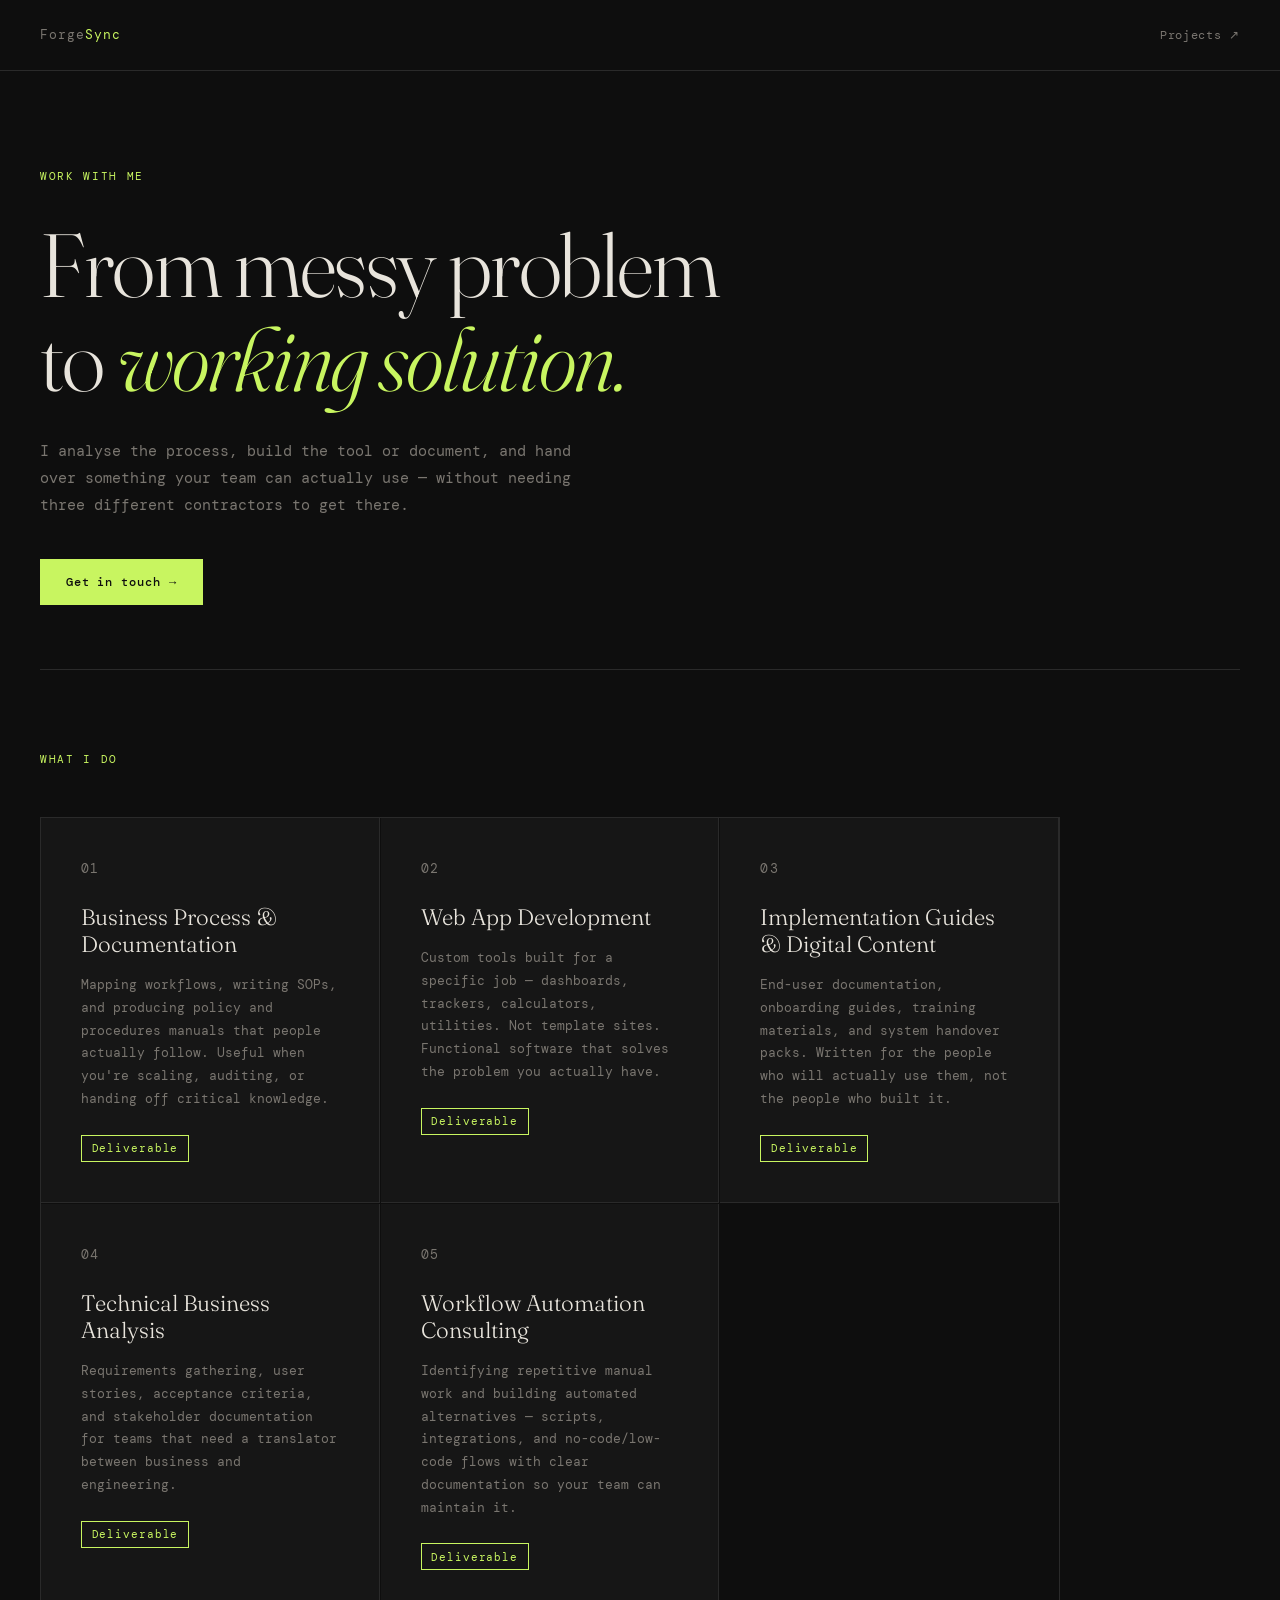
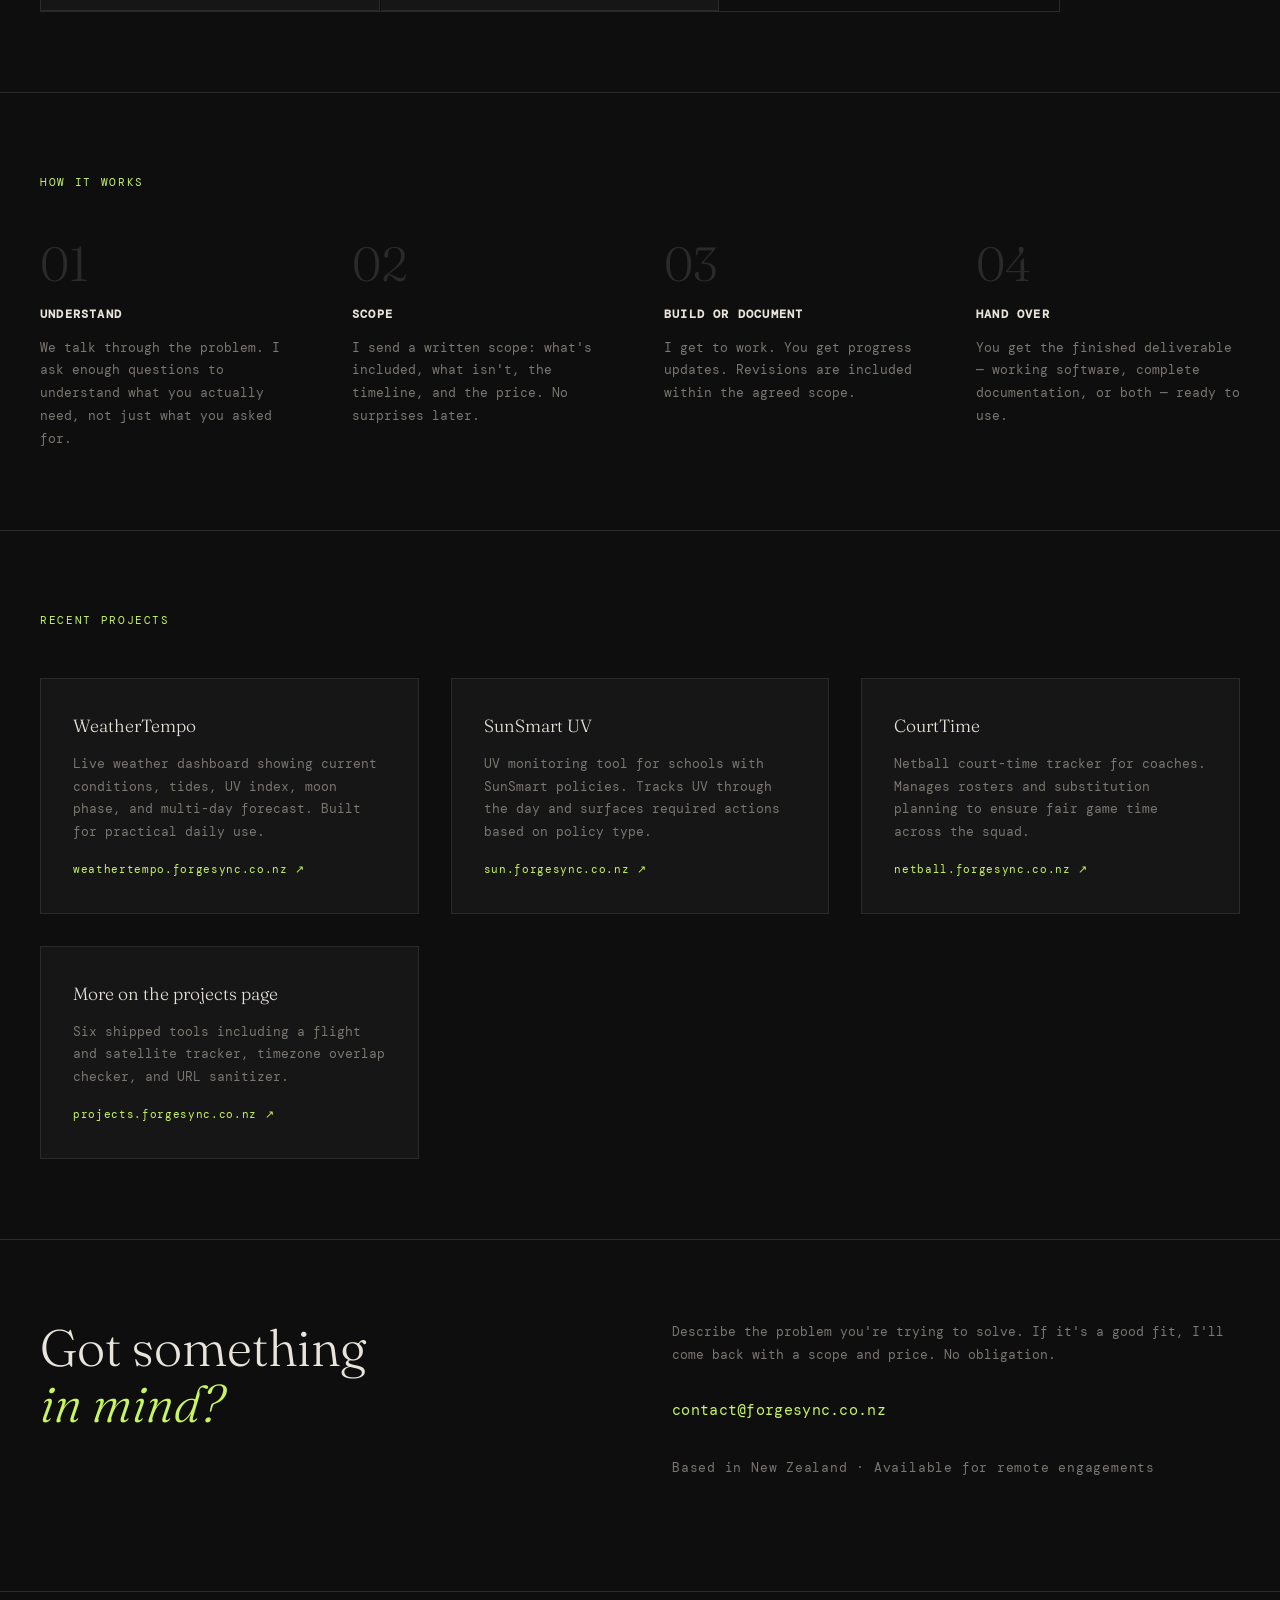
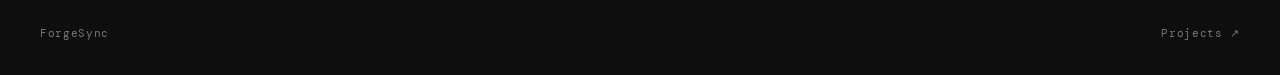
==== work-with-me.html @ 0aa15269 "work with me" ====
<!DOCTYPE html>
<html lang="en">
<head>
  <meta charset="UTF-8" />
  <meta name="viewport" content="width=device-width, initial-scale=1.0" />
  <title>Work With Me — ForgeSync</title>
  <link rel="preconnect" href="https://fonts.googleapis.com" />
  <link rel="preconnect" href="https://fonts.gstatic.com" crossorigin />
  <link href="https://fonts.googleapis.com/css2?family=DM+Mono:ital,wght@0,300;0,400;0,500;1,400&family=Fraunces:ital,opsz,wght@0,9..144,300;0,9..144,700;1,9..144,300&display=swap" rel="stylesheet" />
  <style>
    *, *::before, *::after { box-sizing: border-box; margin: 0; padding: 0; }

    :root {
      --bg:         #0e0e0e;
      --surface:    #161616;
      --border:     #2a2a2a;
      --text:       #e8e4dc;
      --muted:      #7a7670;
      --accent:     #c8f560;
      --accent-dim: #9bba3f;
      --mono:       'DM Mono', monospace;
      --serif:      'Fraunces', serif;
    }

    html { scroll-behavior: smooth; }

    body {
      background: var(--bg);
      color: var(--text);
      font-family: var(--mono);
      font-size: 14px;
      line-height: 1.7;
      min-height: 100vh;
    }

    /* NAV */
    nav {
      display: flex;
      justify-content: space-between;
      align-items: center;
      padding: 1.5rem 2.5rem;
      border-bottom: 1px solid var(--border);
      position: sticky;
      top: 0;
      background: var(--bg);
      z-index: 100;
    }
    .nav-logo {
      font-family: var(--mono);
      font-size: 13px;
      letter-spacing: 0.08em;
      color: var(--muted);
      text-decoration: none;
    }
    .nav-logo span { color: var(--accent); }
    nav a {
      color: var(--muted);
      text-decoration: none;
      font-size: 12px;
      letter-spacing: 0.06em;
      transition: color 0.2s;
    }
    nav a:hover { color: var(--text); }

    /* HERO */
    .hero {
      padding: 6rem 2.5rem 4rem;
      max-width: 900px;
    }
    .hero-label {
      font-size: 11px;
      letter-spacing: 0.15em;
      color: var(--accent);
      text-transform: uppercase;
      margin-bottom: 2rem;
    }
    .hero h1 {
      font-family: var(--serif);
      font-size: clamp(3rem, 7vw, 6rem);
      font-weight: 300;
      line-height: 1.05;
      letter-spacing: -0.02em;
      color: var(--text);
      margin-bottom: 2rem;
    }
    .hero h1 em {
      font-style: italic;
      color: var(--accent);
    }
    .hero-body {
      font-size: 15px;
      color: var(--muted);
      max-width: 560px;
      line-height: 1.8;
      margin-bottom: 2.5rem;
    }
    .hero-cta {
      display: inline-flex;
      align-items: center;
      gap: 0.5rem;
      background: var(--accent);
      color: #0e0e0e;
      padding: 0.8rem 1.6rem;
      font-family: var(--mono);
      font-size: 12px;
      letter-spacing: 0.08em;
      text-decoration: none;
      font-weight: 500;
      transition: background 0.2s, gap 0.2s;
    }
    .hero-cta:hover { background: var(--accent-dim); gap: 0.9rem; }

    /* DIVIDER */
    .divider {
      border: none;
      border-top: 1px solid var(--border);
      margin: 0 2.5rem;
    }

    /* SERVICES */
    .section {
      padding: 5rem 2.5rem;
      max-width: 1100px;
    }
    .section-label {
      font-size: 11px;
      letter-spacing: 0.15em;
      color: var(--accent);
      text-transform: uppercase;
      margin-bottom: 3rem;
    }

    .services-grid {
      display: grid;
      grid-template-columns: repeat(auto-fill, minmax(280px, 1fr));
      gap: 1px;
      border: 1px solid var(--border);
    }
    .service-card {
      padding: 2.5rem;
      border-right: 1px solid var(--border);
      border-bottom: 1px solid var(--border);
      background: var(--surface);
      transition: background 0.2s;
      position: relative;
      overflow: hidden;
    }
    .service-card:hover { background: #1c1c1c; }
    .service-num {
      font-size: 11px;
      color: var(--muted);
      letter-spacing: 0.1em;
      margin-bottom: 1.5rem;
    }
    .service-card h3 {
      font-family: var(--serif);
      font-weight: 300;
      font-size: 1.4rem;
      line-height: 1.2;
      margin-bottom: 1rem;
      color: var(--text);
    }
    .service-card p {
      font-size: 13px;
      color: var(--muted);
      line-height: 1.75;
    }
    .service-tag {
      display: inline-block;
      margin-top: 1.5rem;
      font-size: 11px;
      letter-spacing: 0.08em;
      color: var(--accent);
      border: 1px solid var(--accent);
      padding: 0.2rem 0.6rem;
    }

    /* HOW IT WORKS */
    .process {
      padding: 5rem 2.5rem;
      border-top: 1px solid var(--border);
    }
    .process-steps {
      display: grid;
      grid-template-columns: repeat(auto-fit, minmax(220px, 1fr));
      gap: 3rem;
      margin-top: 3rem;
    }
    .step-num {
      font-size: 3rem;
      font-family: var(--serif);
      font-weight: 300;
      color: var(--border);
      line-height: 1;
      margin-bottom: 1rem;
    }
    .step h4 {
      font-family: var(--mono);
      font-size: 12px;
      letter-spacing: 0.1em;
      text-transform: uppercase;
      color: var(--text);
      margin-bottom: 0.75rem;
    }
    .step p {
      font-size: 13px;
      color: var(--muted);
      line-height: 1.75;
    }

    /* PROOF */
    .proof {
      padding: 5rem 2.5rem;
      border-top: 1px solid var(--border);
    }
    .proof-items {
      display: grid;
      grid-template-columns: repeat(auto-fit, minmax(280px, 1fr));
      gap: 2rem;
      margin-top: 3rem;
    }
    .proof-item {
      padding: 2rem;
      border: 1px solid var(--border);
      background: var(--surface);
    }
    .proof-item h4 {
      font-family: var(--serif);
      font-weight: 300;
      font-size: 1.1rem;
      margin-bottom: 0.75rem;
    }
    .proof-item p {
      font-size: 13px;
      color: var(--muted);
      line-height: 1.75;
    }
    .proof-link {
      display: inline-block;
      margin-top: 1rem;
      font-size: 11px;
      color: var(--accent);
      text-decoration: none;
      letter-spacing: 0.06em;
    }
    .proof-link:hover { text-decoration: underline; }

    /* CONTACT */
    .contact {
      padding: 5rem 2.5rem;
      border-top: 1px solid var(--border);
      display: grid;
      grid-template-columns: 1fr 1fr;
      gap: 4rem;
      align-items: start;
    }
    @media (max-width: 680px) { .contact { grid-template-columns: 1fr; } }
    .contact h2 {
      font-family: var(--serif);
      font-size: clamp(2rem, 4vw, 3.5rem);
      font-weight: 300;
      line-height: 1.1;
    }
    .contact h2 em { font-style: italic; color: var(--accent); }
    .contact-right p {
      font-size: 13px;
      color: var(--muted);
      line-height: 1.8;
      margin-bottom: 2rem;
    }
    .contact-email {
      display: block;
      font-size: 15px;
      color: var(--accent);
      text-decoration: none;
      letter-spacing: 0.02em;
      margin-bottom: 2rem;
    }
    .contact-email:hover { text-decoration: underline; }
    .response-note {
      font-size: 11px;
      color: var(--muted);
      letter-spacing: 0.06em;
    }

    /* FOOTER */
    footer {
      border-top: 1px solid var(--border);
      padding: 2rem 2.5rem;
      display: flex;
      justify-content: space-between;
      align-items: center;
      font-size: 11px;
      color: var(--muted);
      letter-spacing: 0.06em;
    }
    footer a { color: var(--muted); text-decoration: none; }
    footer a:hover { color: var(--text); }

    /* ANIMATIONS */
    @keyframes fadeUp {
      from { opacity: 0; transform: translateY(24px); }
      to   { opacity: 1; transform: translateY(0); }
    }
    .hero-label { animation: fadeUp 0.5s ease both; }
    .hero h1    { animation: fadeUp 0.6s ease 0.1s both; }
    .hero-body  { animation: fadeUp 0.6s ease 0.2s both; }
    .hero-cta   { animation: fadeUp 0.6s ease 0.3s both; }

    /* RESPONSIVE */
    @media (max-width: 680px) {
      nav { padding: 1.25rem 1.5rem; }
      .hero { padding: 4rem 1.5rem 3rem; }
      .divider { margin: 0 1.5rem; }
      .section { padding: 3.5rem 1.5rem; }
      .process { padding: 3.5rem 1.5rem; }
      .proof { padding: 3.5rem 1.5rem; }
      footer { padding: 1.5rem; }
    }
  </style>
</head>
<body>

  <nav>
    <a class="nav-logo" href="https://forgesync.co.nz">Forge<span>Sync</span></a>
    <a href="./index.html">Projects ↗</a>
  </nav>

  <!-- HERO -->
  <section class="hero">
    <p class="hero-label">Work with me</p>
    <h1>From messy problem<br>to <em>working solution.</em></h1>
    <p class="hero-body">
      I analyse the process, build the tool or document, and hand over something your team can actually use — without needing three different contractors to get there.
    </p>
    <a class="hero-cta" href="mailto:contact@forgesync.co.nz">Get in touch →</a>
  </section>

  <hr class="divider" />

  <!-- SERVICES -->
  <section class="section">
    <p class="section-label">What I do</p>
    <div class="services-grid">

      <div class="service-card">
        <p class="service-num">01</p>
        <h3>Business Process & Documentation</h3>
        <p>Mapping workflows, writing SOPs, and producing policy and procedures manuals that people actually follow. Useful when you're scaling, auditing, or handing off critical knowledge.</p>
        <span class="service-tag">Deliverable</span>
      </div>

      <div class="service-card">
        <p class="service-num">02</p>
        <h3>Web App Development</h3>
        <p>Custom tools built for a specific job — dashboards, trackers, calculators, utilities. Not template sites. Functional software that solves the problem you actually have.</p>
        <span class="service-tag">Deliverable</span>
      </div>

      <div class="service-card">
        <p class="service-num">03</p>
        <h3>Implementation Guides & Digital Content</h3>
        <p>End-user documentation, onboarding guides, training materials, and system handover packs. Written for the people who will actually use them, not the people who built it.</p>
        <span class="service-tag">Deliverable</span>
      </div>

      <div class="service-card">
        <p class="service-num">04</p>
        <h3>Technical Business Analysis</h3>
        <p>Requirements gathering, user stories, acceptance criteria, and stakeholder documentation for teams that need a translator between business and engineering.</p>
        <span class="service-tag">Deliverable</span>
      </div>

      <div class="service-card">
        <p class="service-num">05</p>
        <h3>Workflow Automation Consulting</h3>
        <p>Identifying repetitive manual work and building automated alternatives — scripts, integrations, and no-code/low-code flows with clear documentation so your team can maintain it.</p>
        <span class="service-tag">Deliverable</span>
      </div>

    </div>
  </section>

  <!-- HOW IT WORKS -->
  <section class="process">
    <p class="section-label">How it works</p>
    <div class="process-steps">
      <div class="step">
        <div class="step-num">01</div>
        <h4>Understand</h4>
        <p>We talk through the problem. I ask enough questions to understand what you actually need, not just what you asked for.</p>
      </div>
      <div class="step">
        <div class="step-num">02</div>
        <h4>Scope</h4>
        <p>I send a written scope: what's included, what isn't, the timeline, and the price. No surprises later.</p>
      </div>
      <div class="step">
        <div class="step-num">03</div>
        <h4>Build or document</h4>
        <p>I get to work. You get progress updates. Revisions are included within the agreed scope.</p>
      </div>
      <div class="step">
        <div class="step-num">04</div>
        <h4>Hand over</h4>
        <p>You get the finished deliverable — working software, complete documentation, or both — ready to use.</p>
      </div>
    </div>
  </section>

  <!-- PROOF -->
  <section class="proof">
    <p class="section-label">Recent projects</p>
    <div class="proof-items">

      <div class="proof-item">
        <h4>WeatherTempo</h4>
        <p>Live weather dashboard showing current conditions, tides, UV index, moon phase, and multi-day forecast. Built for practical daily use.</p>
        <a class="proof-link" href="https://weathertempo.forgesync.co.nz" target="_blank">weathertempo.forgesync.co.nz ↗</a>
      </div>

      <div class="proof-item">
        <h4>SunSmart UV</h4>
        <p>UV monitoring tool for schools with SunSmart policies. Tracks UV through the day and surfaces required actions based on policy type.</p>
        <a class="proof-link" href="https://sun.forgesync.co.nz" target="_blank">sun.forgesync.co.nz ↗</a>
      </div>

      <div class="proof-item">
        <h4>CourtTime</h4>
        <p>Netball court-time tracker for coaches. Manages rosters and substitution planning to ensure fair game time across the squad.</p>
        <a class="proof-link" href="https://netball.forgesync.co.nz" target="_blank">netball.forgesync.co.nz ↗</a>
      </div>

      <div class="proof-item">
        <h4>More on the projects page</h4>
        <p>Six shipped tools including a flight and satellite tracker, timezone overlap checker, and URL sanitizer.</p>
        <a class="proof-link" href="./index.html">projects.forgesync.co.nz ↗</a>
      </div>

    </div>
  </section>

  <!-- CONTACT -->
  <section class="contact">
    <div class="contact-left">
      <h2>Got something<br><em>in mind?</em></h2>
    </div>
    <div class="contact-right">
      <p>Describe the problem you're trying to solve. If it's a good fit, I'll come back with a scope and price. No obligation.</p>
      <a class="contact-email" href="mailto:contact@forgesync.co.nz">contact@forgesync.co.nz</a>
      <p class="response-note">Based in New Zealand · Available for remote engagements</p>
    </div>
  </section>

  <footer>
    <span>ForgeSync</span>
    <a href="./index.html">Projects ↗</a>
  </footer>

</body>
</html>
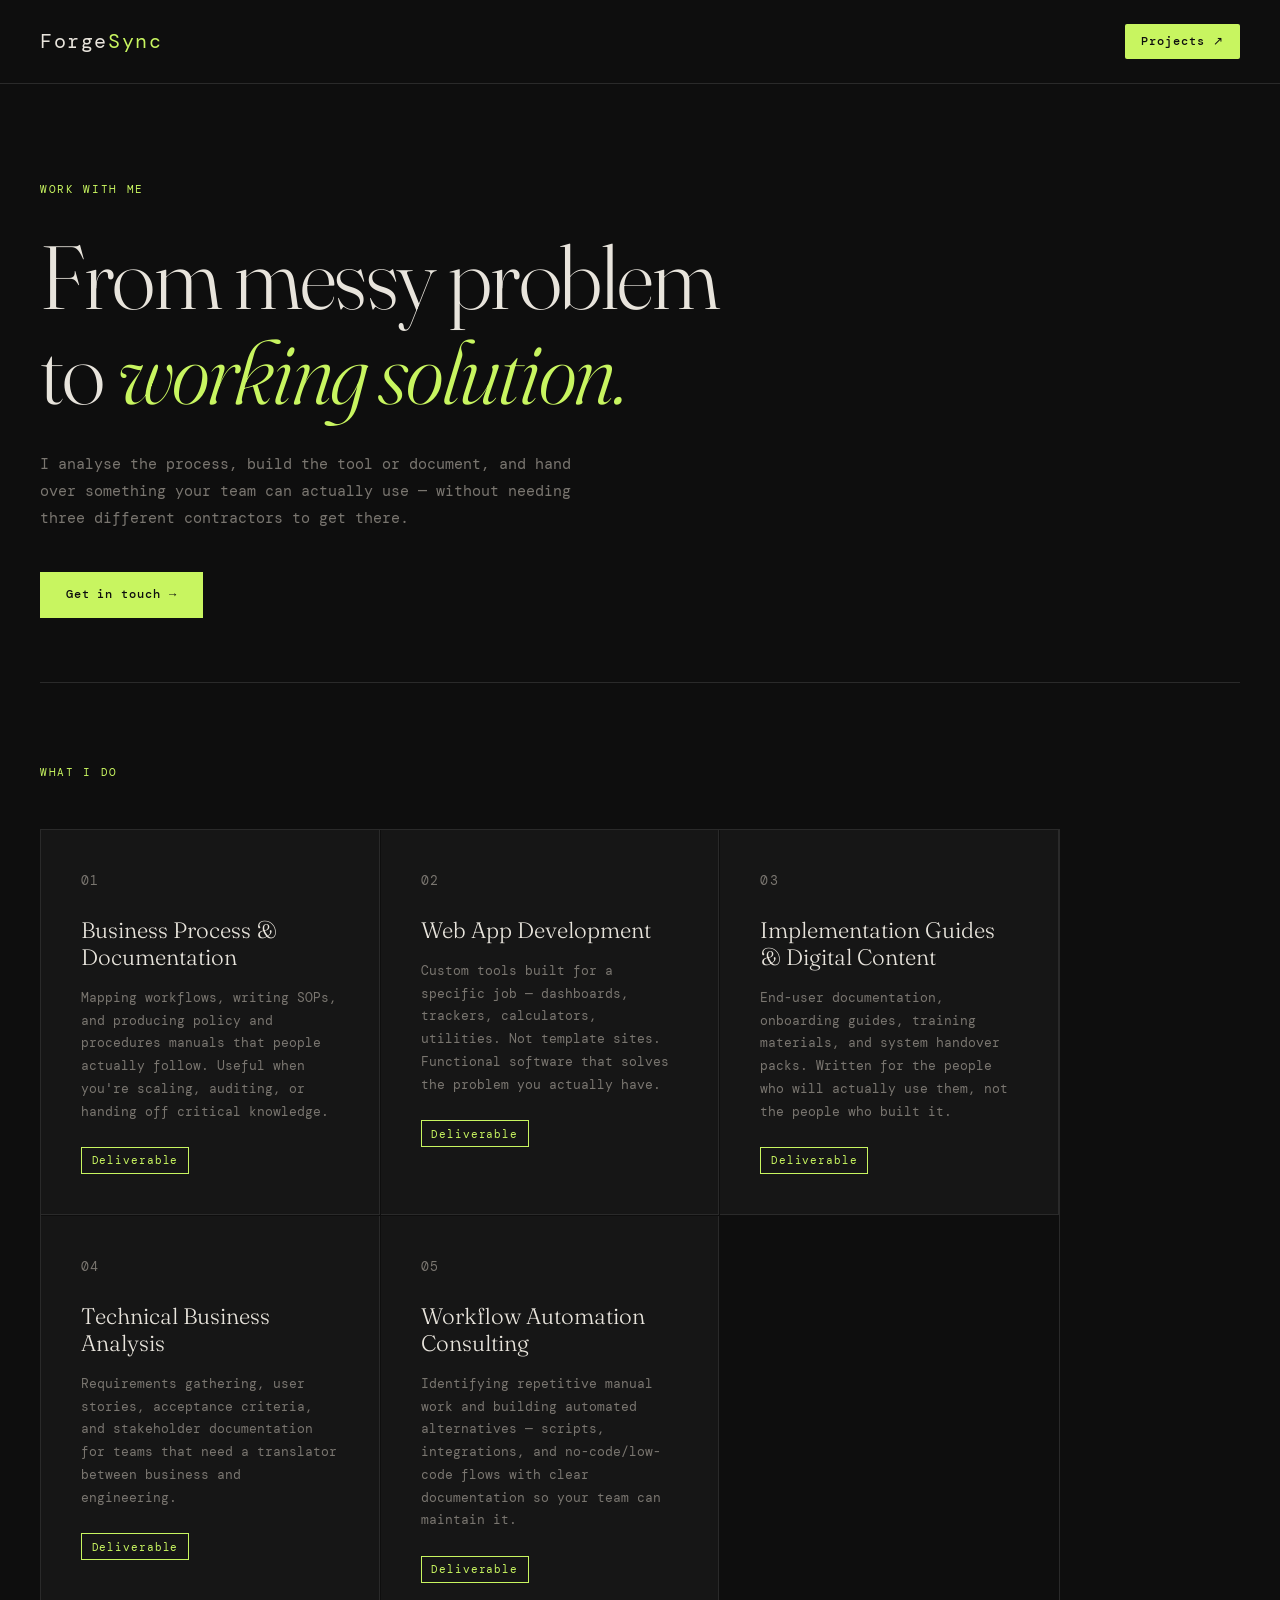
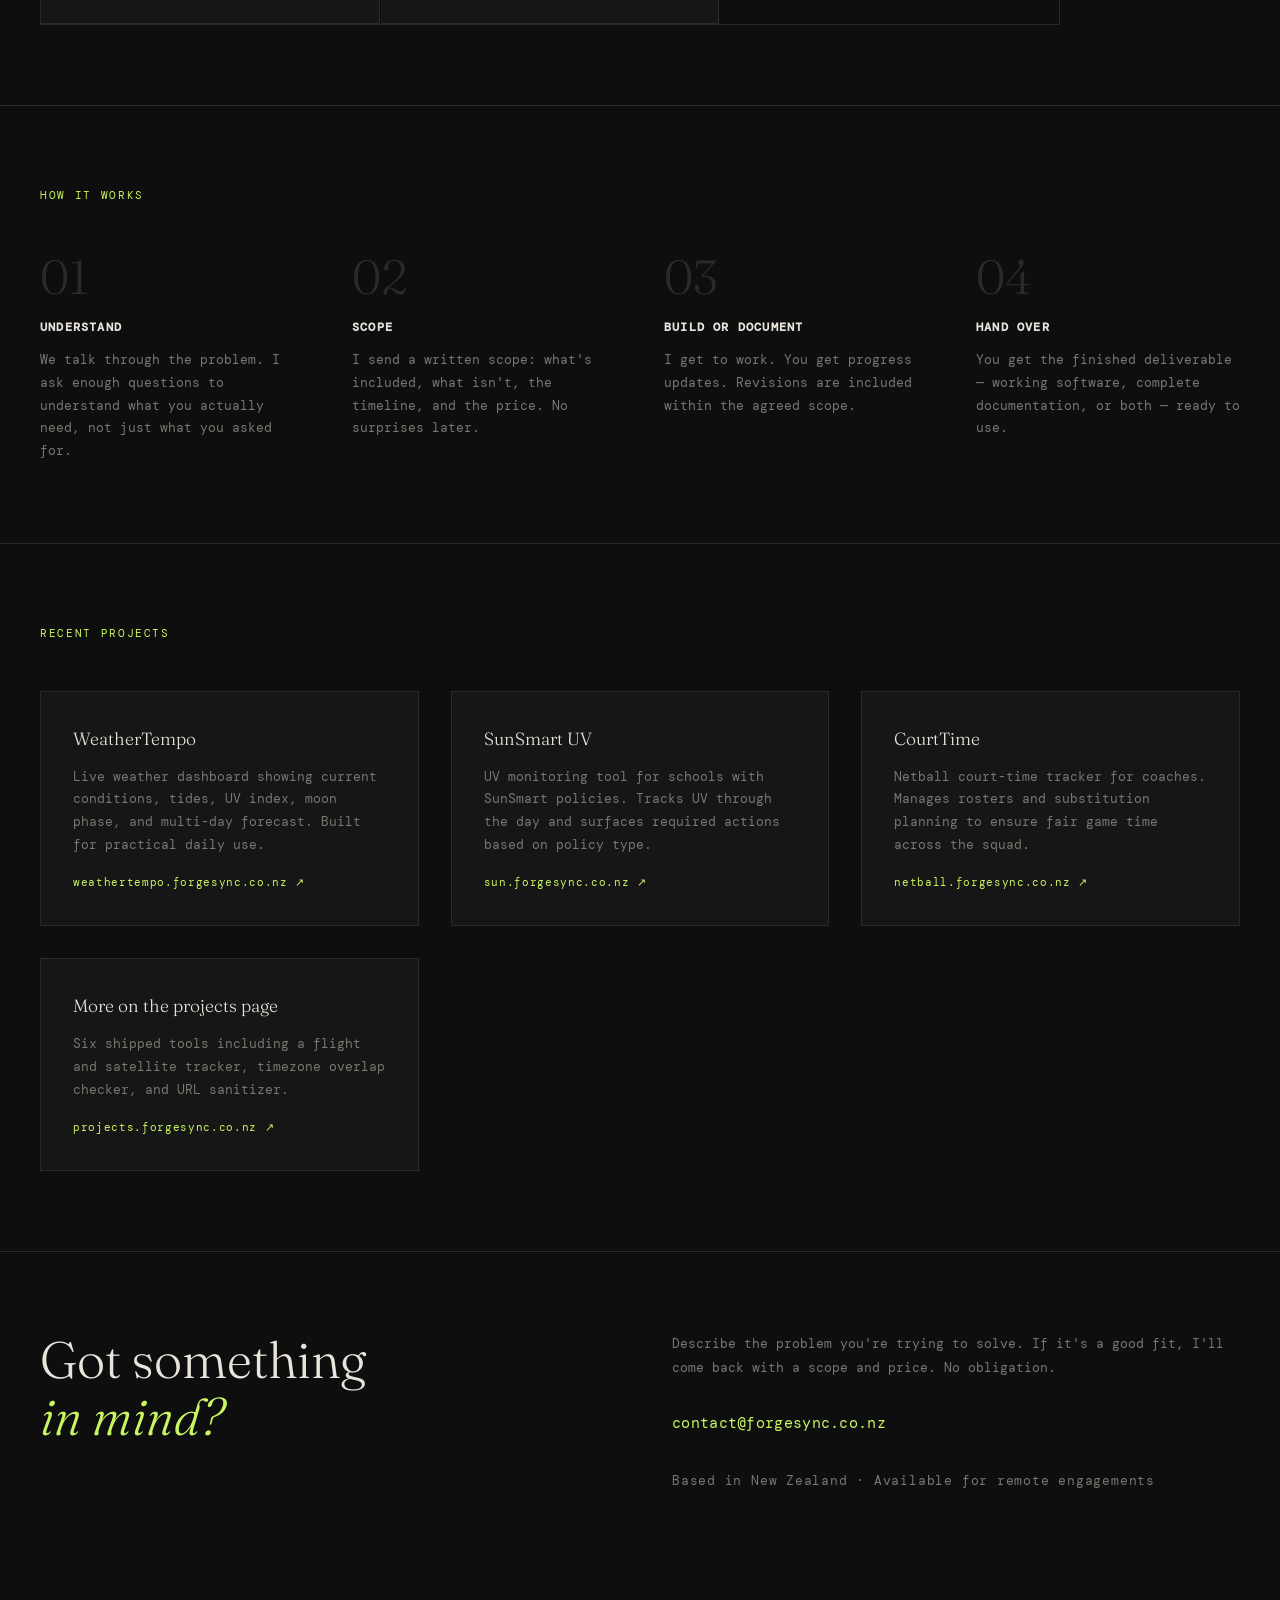
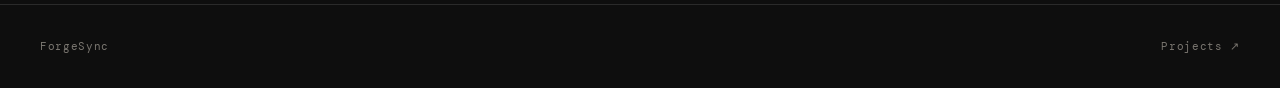
==== commit b56ed973: "formating" ====
--- a/work-with-me.html
+++ b/work-with-me.html
@@ -47,9 +47,9 @@
     }
     .nav-logo {
       font-family: var(--mono);
-      font-size: 13px;
+      font-size: 20px;
       letter-spacing: 0.08em;
-      color: var(--muted);
+      color: var(--text);
       text-decoration: none;
     }
     .nav-logo span { color: var(--accent); }
@@ -61,6 +61,17 @@
       transition: color 0.2s;
     }
     nav a:hover { color: var(--text); }
+    .nav-cta {
+      color: var(--bg);
+      background: var(--accent);
+      padding: 0.45rem 1rem;
+      border-radius: 2px;
+      font-size: 12px;
+      letter-spacing: 0.08em;
+      font-weight: 500;
+      transition: background 0.2s, color 0.2s;
+    }
+    .nav-cta:hover { background: var(--accent-dim); color: var(--bg); }
 
     /* HERO */
     .hero {
@@ -323,7 +334,7 @@
 
   <nav>
     <a class="nav-logo" href="https://forgesync.co.nz">Forge<span>Sync</span></a>
-    <a href="./index.html">Projects ↗</a>
+    <a class="nav-cta" href="./index.html">Projects ↗</a>
   </nav>
 
   <!-- HERO -->
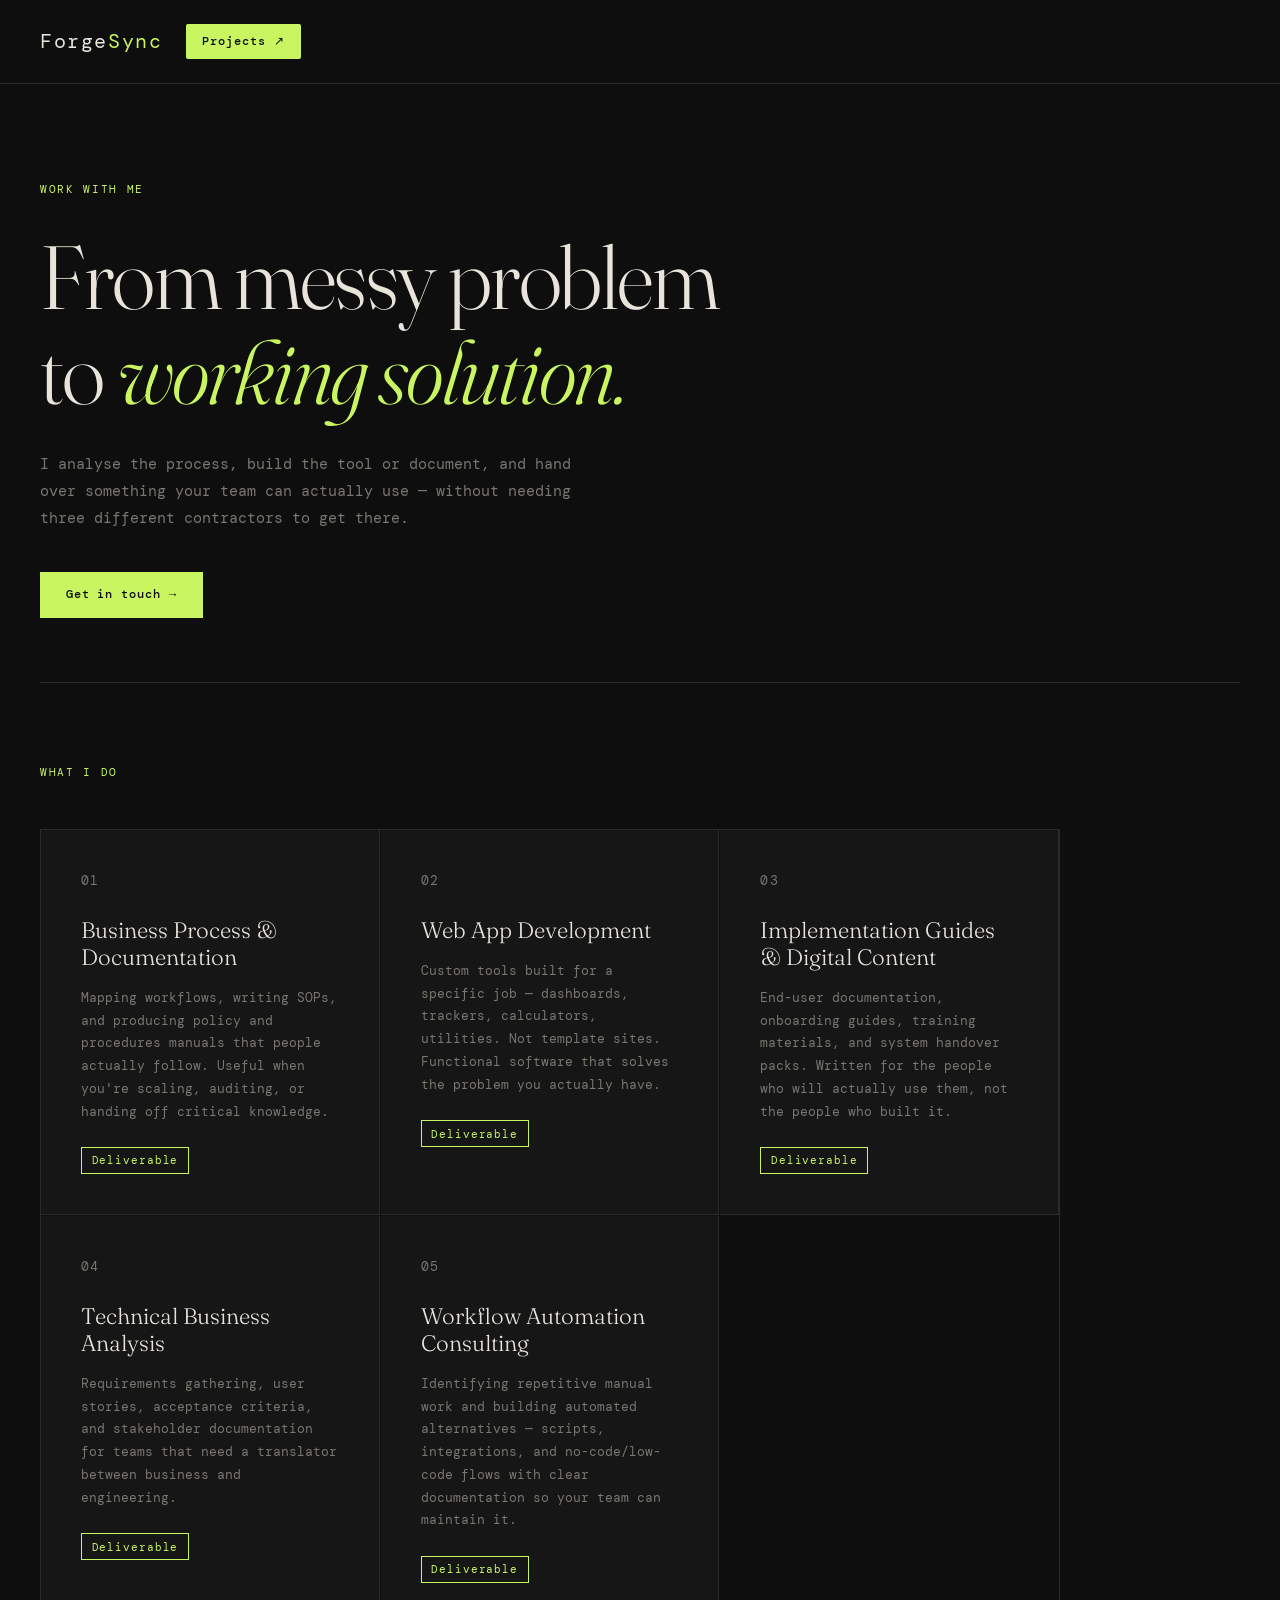
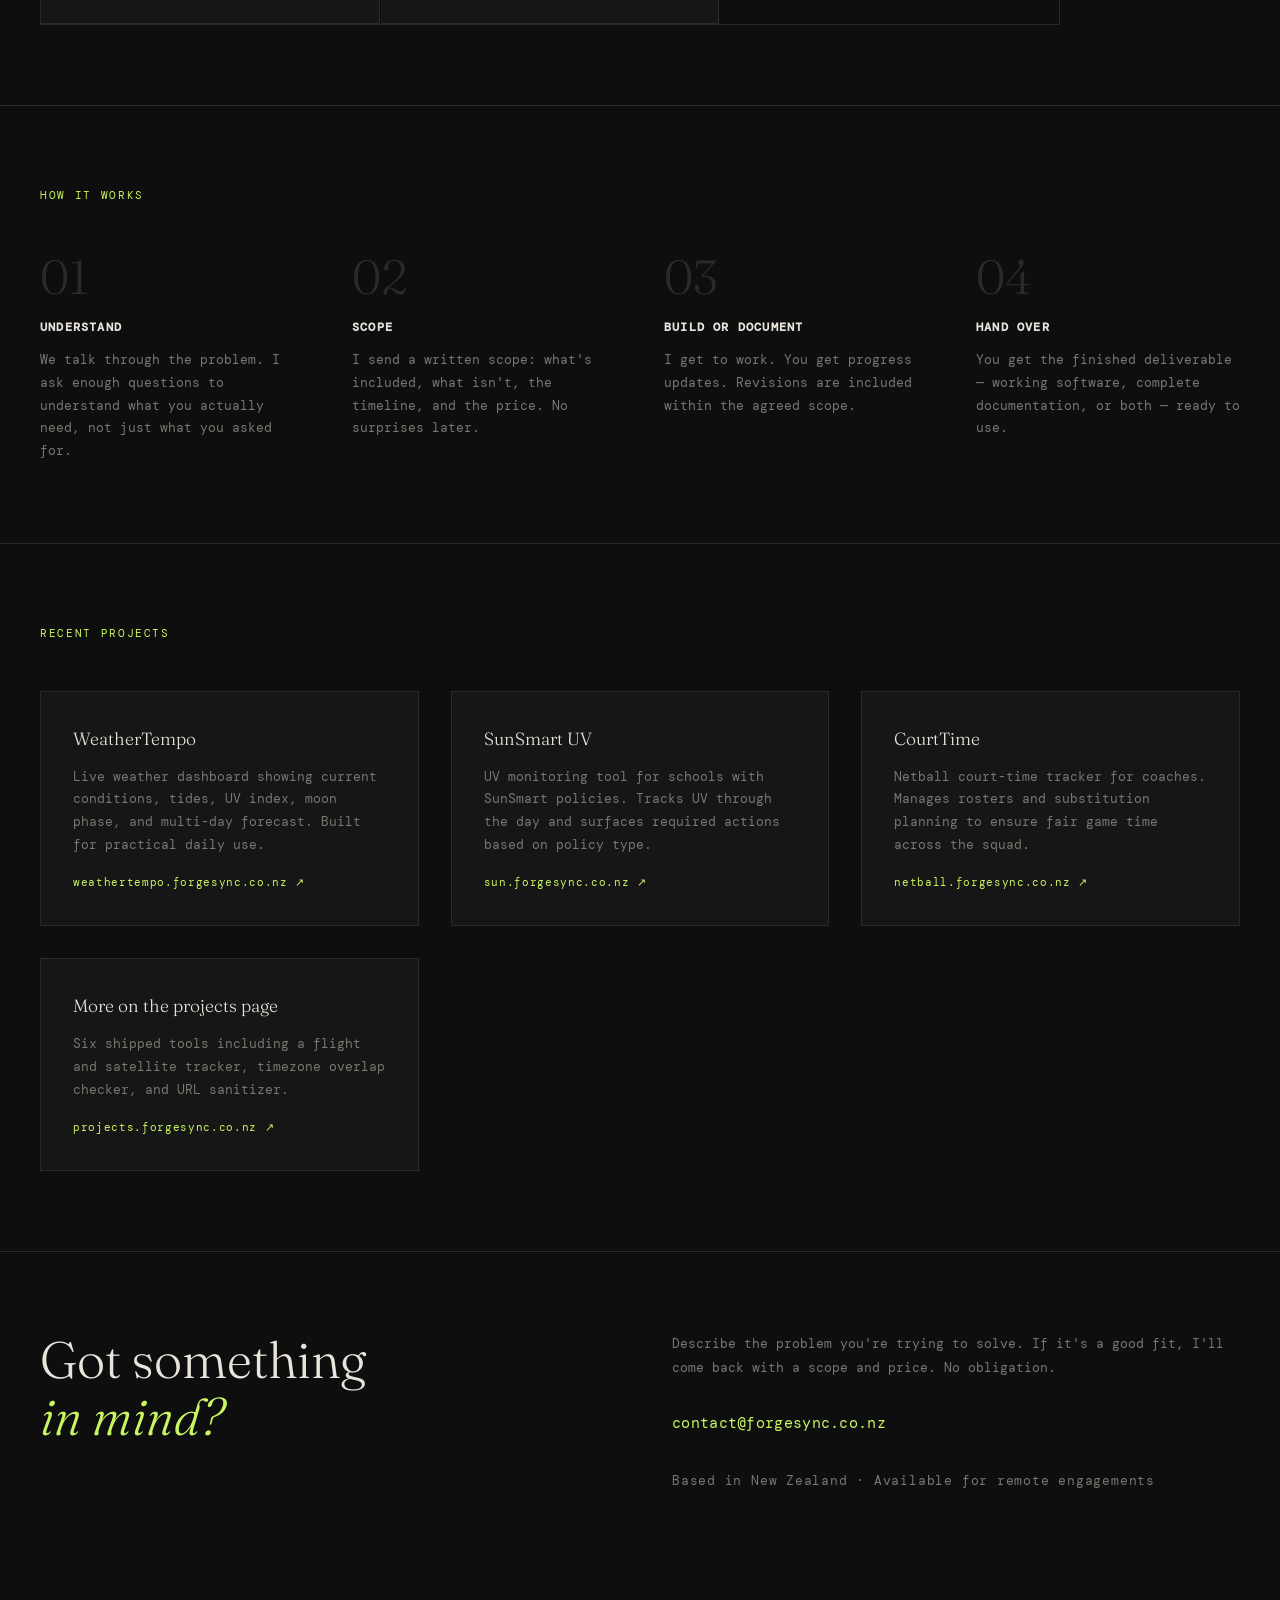
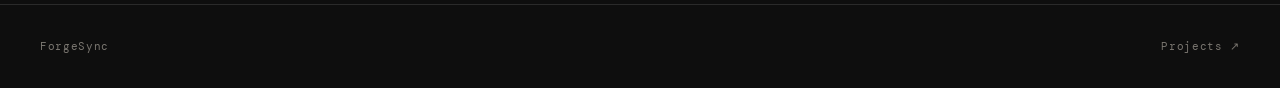
==== commit e8629b83: "thumbs" ====
--- a/work-with-me.html
+++ b/work-with-me.html
@@ -36,7 +36,6 @@
     /* NAV */
     nav {
       display: flex;
-      justify-content: space-between;
       align-items: center;
       padding: 1.5rem 2.5rem;
       border-bottom: 1px solid var(--border);
@@ -44,6 +43,11 @@
       top: 0;
       background: var(--bg);
       z-index: 100;
+    }
+    .nav-left {
+      display: flex;
+      align-items: center;
+      gap: 1.5rem;
     }
     .nav-logo {
       font-family: var(--mono);
@@ -333,8 +337,10 @@
 <body>
 
   <nav>
-    <a class="nav-logo" href="https://forgesync.co.nz">Forge<span>Sync</span></a>
-    <a class="nav-cta" href="./index.html">Projects ↗</a>
+    <div class="nav-left">
+      <a class="nav-logo" href="https://forgesync.co.nz">Forge<span>Sync</span></a>
+      <a class="nav-cta" href="./index.html">Projects ↗</a>
+    </div>
   </nav>
 
   <!-- HERO -->
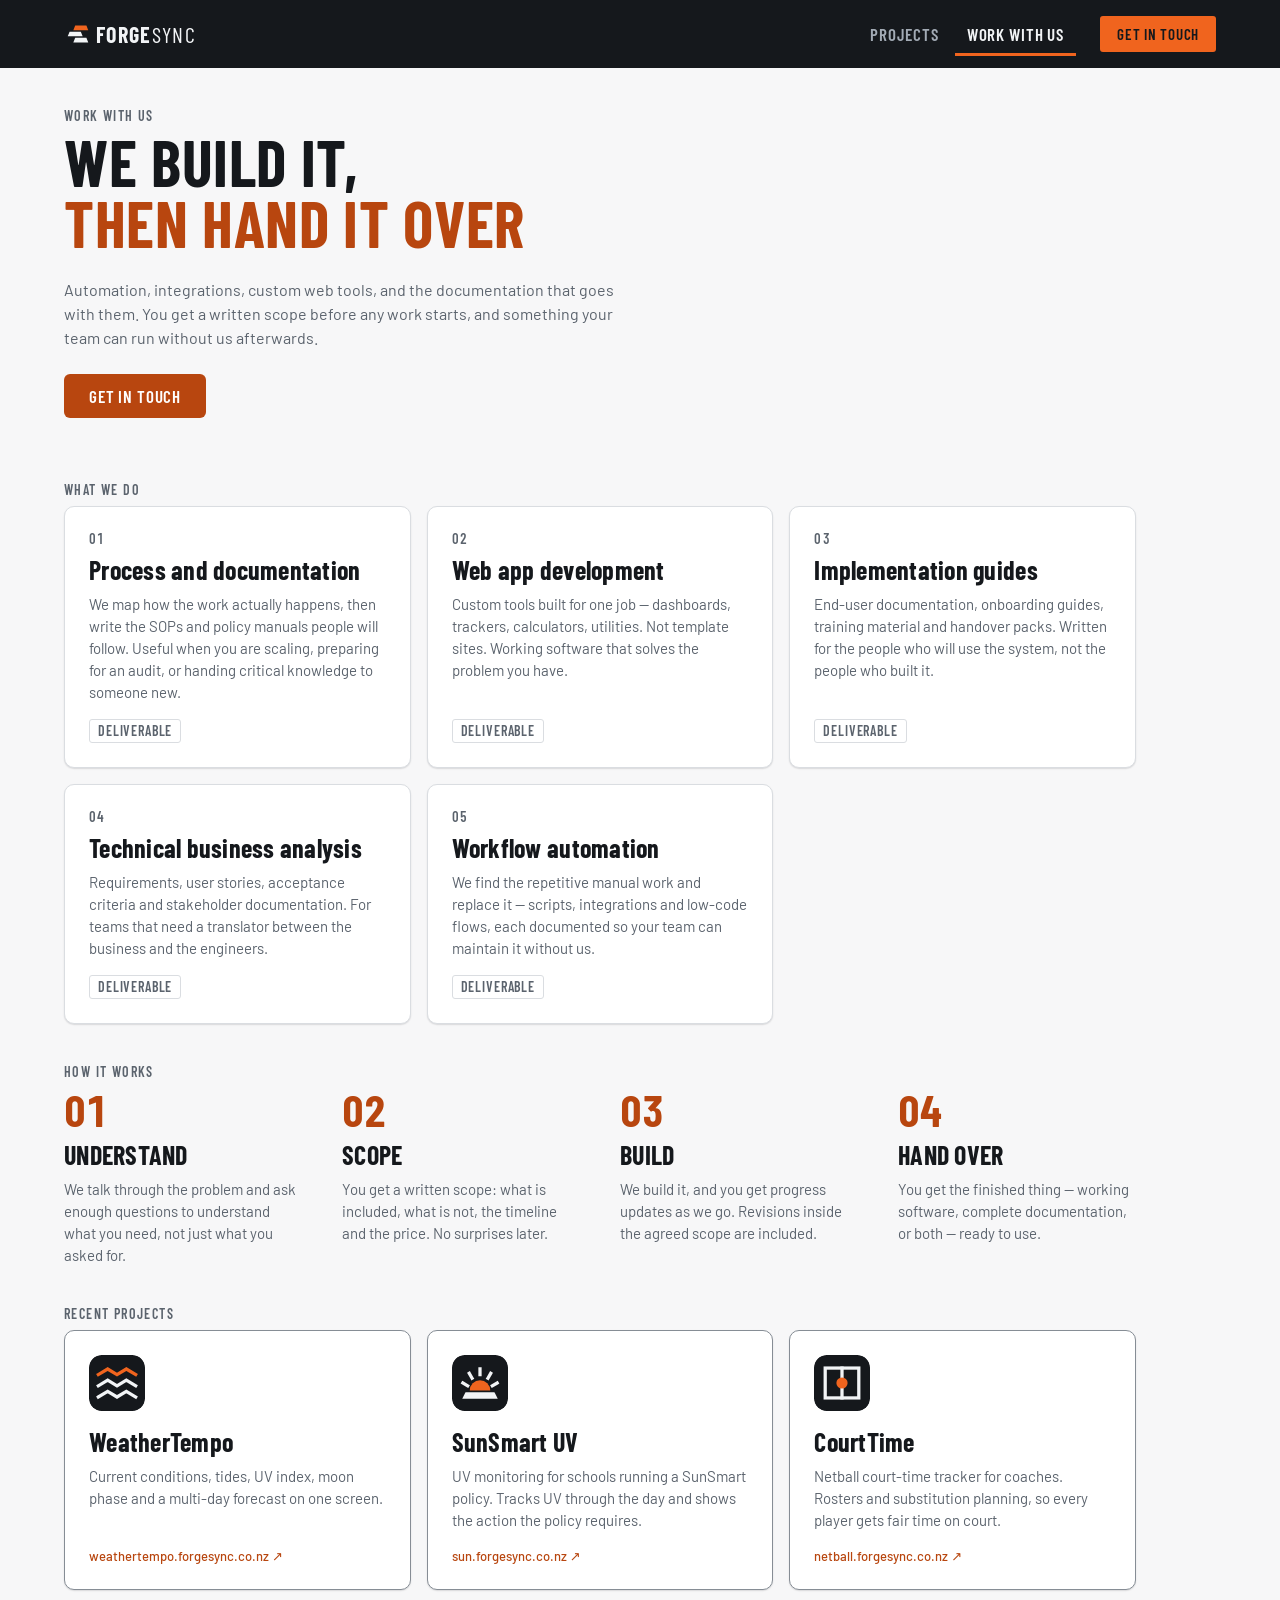
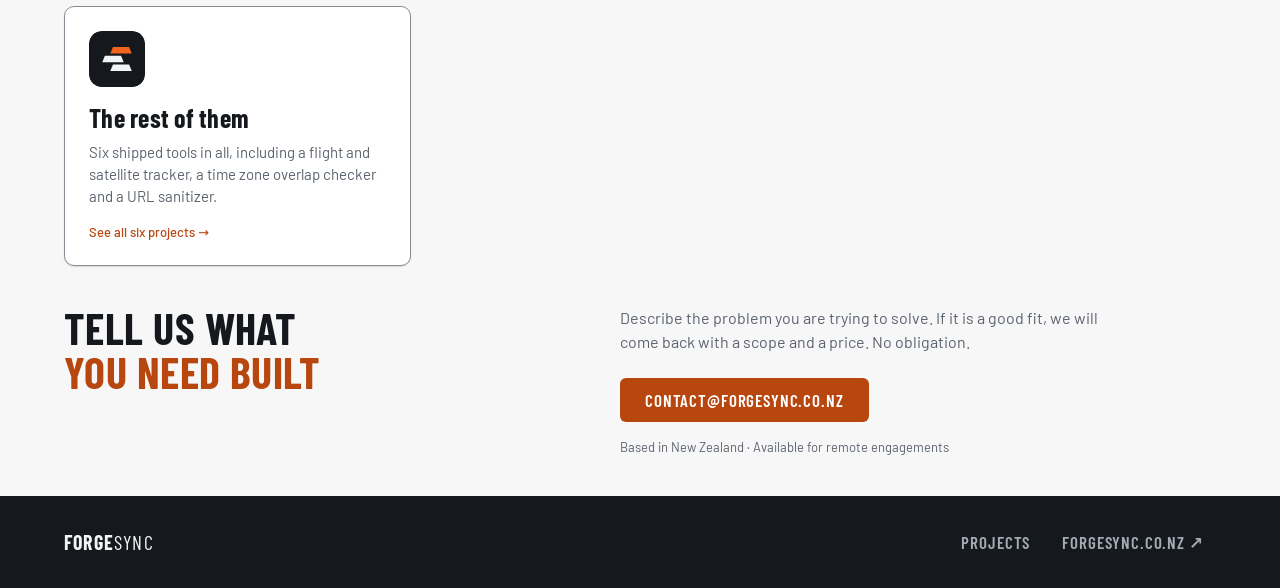
==== commit b4d50fe8: "Apply the ForgeSync design system to both pages Barlow Condensed over Barlow, near-square 3/6/10px r" ====
--- a/work-with-me.html
+++ b/work-with-me.html
@@ -3,476 +3,276 @@
 <head>
   <meta charset="UTF-8" />
   <meta name="viewport" content="width=device-width, initial-scale=1.0" />
-  <title>Work With Me — ForgeSync</title>
+  <title>Work with us — ForgeSync</title>
+  <meta name="description" content="ForgeSync builds automation, integrations and custom web tools, and writes the documentation that goes with them. Written scope before any work starts." />
+
+  <link rel="icon" href="./brand/forgesync-icon.svg" type="image/svg+xml" />
+  <meta name="theme-color" content="#15181C" media="(prefers-color-scheme: light)" />
+  <meta name="theme-color" content="#22272D" media="(prefers-color-scheme: dark)" />
+
   <link rel="preconnect" href="https://fonts.googleapis.com" />
   <link rel="preconnect" href="https://fonts.gstatic.com" crossorigin />
-  <link href="https://fonts.googleapis.com/css2?family=DM+Mono:ital,wght@0,300;0,400;0,500;1,400&family=Fraunces:ital,opsz,wght@0,9..144,300;0,9..144,700;1,9..144,300&display=swap" rel="stylesheet" />
+  <link href="https://fonts.googleapis.com/css2?family=Barlow+Condensed:wght@400;600;700&family=Barlow:wght@400;500;600&display=swap" rel="stylesheet" />
+  <link rel="stylesheet" href="./brand/forgesync.css" />
+
   <style>
-    *, *::before, *::after { box-sizing: border-box; margin: 0; padding: 0; }
-
-    :root {
-      --bg:         #0e0e0e;
-      --surface:    #161616;
-      --border:     #2a2a2a;
-      --text:       #e8e4dc;
-      --muted:      #7a7670;
-      --accent:     #c8f560;
-      --accent-dim: #9bba3f;
-      --mono:       'DM Mono', monospace;
-      --serif:      'Fraunces', serif;
-    }
-
-    html { scroll-behavior: smooth; }
-
-    body {
-      background: var(--bg);
-      color: var(--text);
-      font-family: var(--mono);
-      font-size: 14px;
-      line-height: 1.7;
-      min-height: 100vh;
-    }
-
-    /* NAV */
-    nav {
-      display: flex;
-      align-items: center;
-      padding: 1.5rem 2.5rem;
-      border-bottom: 1px solid var(--border);
-      position: sticky;
-      top: 0;
-      background: var(--bg);
-      z-index: 100;
-    }
-    .nav-left {
-      display: flex;
-      align-items: center;
-      gap: 1.5rem;
-    }
-    .nav-logo {
-      font-family: var(--mono);
-      font-size: 20px;
-      letter-spacing: 0.08em;
-      color: var(--text);
-      text-decoration: none;
-    }
-    .nav-logo span { color: var(--accent); }
-    nav a {
-      color: var(--muted);
-      text-decoration: none;
-      font-size: 12px;
-      letter-spacing: 0.06em;
-      transition: color 0.2s;
-    }
-    nav a:hover { color: var(--text); }
-    .nav-cta {
-      color: var(--bg);
-      background: var(--accent);
-      padding: 0.45rem 1rem;
-      border-radius: 2px;
-      font-size: 12px;
-      letter-spacing: 0.08em;
-      font-weight: 500;
-      transition: background 0.2s, color 0.2s;
-    }
-    .nav-cta:hover { background: var(--accent-dim); color: var(--bg); }
-
-    /* HERO */
-    .hero {
-      padding: 6rem 2.5rem 4rem;
-      max-width: 900px;
-    }
-    .hero-label {
-      font-size: 11px;
-      letter-spacing: 0.15em;
-      color: var(--accent);
+    /* Page layout — work with us */
+
+    .hero-body { margin-bottom: var(--space-6); }
+
+    /* What we do */
+    .services-grid {
+      display: grid;
+      grid-template-columns: repeat(auto-fill, minmax(280px, 1fr));
+      gap: var(--space-4);
+    }
+    .service-card { display: flex; flex-direction: column; }
+    .service-card .fs-card-body { flex: 1; }
+    .service-card .fs-badge { align-self: flex-start; margin-top: var(--space-4); }
+
+    /* How it works */
+    .process-steps {
+      display: grid;
+      grid-template-columns: repeat(auto-fit, minmax(220px, 1fr));
+      gap: var(--space-6) var(--space-10);
+      list-style: none;
+      margin: 0; padding: 0;
+    }
+    .step-num {
+      display: block;
+      font-family: var(--font-display);
+      font-size: 44px; line-height: 44px; font-weight: 700;
+      letter-spacing: 0.01em;
+      color: var(--ember-text);
+      margin-bottom: var(--space-2);
+    }
+    .step h3 {
+      font-family: var(--font-display);
+      font-size: 26px; line-height: 30px; font-weight: 700;
+      letter-spacing: 0.01em;
       text-transform: uppercase;
-      margin-bottom: 2rem;
-    }
-    .hero h1 {
-      font-family: var(--serif);
-      font-size: clamp(3rem, 7vw, 6rem);
-      font-weight: 300;
-      line-height: 1.05;
-      letter-spacing: -0.02em;
-      color: var(--text);
-      margin-bottom: 2rem;
-    }
-    .hero h1 em {
-      font-style: italic;
-      color: var(--accent);
-    }
-    .hero-body {
-      font-size: 15px;
-      color: var(--muted);
-      max-width: 560px;
-      line-height: 1.8;
-      margin-bottom: 2.5rem;
-    }
-    .hero-cta {
-      display: inline-flex;
-      align-items: center;
-      gap: 0.5rem;
-      background: var(--accent);
-      color: #0e0e0e;
-      padding: 0.8rem 1.6rem;
-      font-family: var(--mono);
-      font-size: 12px;
-      letter-spacing: 0.08em;
-      text-decoration: none;
-      font-weight: 500;
-      transition: background 0.2s, gap 0.2s;
-    }
-    .hero-cta:hover { background: var(--accent-dim); gap: 0.9rem; }
-
-    /* DIVIDER */
-    .divider {
-      border: none;
-      border-top: 1px solid var(--border);
-      margin: 0 2.5rem;
-    }
-
-    /* SERVICES */
-    .section {
-      padding: 5rem 2.5rem;
-      max-width: 1100px;
-    }
-    .section-label {
-      font-size: 11px;
-      letter-spacing: 0.15em;
-      color: var(--accent);
+      color: var(--ink);
+      margin: 0 0 var(--space-2);
+    }
+    .step p { font-size: 15px; line-height: 22px; color: var(--ink-muted); }
+
+    /* Recent projects */
+    .proof-grid {
+      display: grid;
+      grid-template-columns: repeat(auto-fit, minmax(280px, 1fr));
+      gap: var(--space-4);
+    }
+    .proof-card {
+      display: flex; flex-direction: column;
+      text-decoration: none; color: inherit;
+    }
+    .proof-icon { display: block; margin-bottom: var(--space-4); border-radius: var(--radius-icon); }
+    .proof-card .fs-card-body { flex: 1; }
+    .proof-link {
+      margin-top: var(--space-4);
+      font-size: 13px; line-height: 18px; font-weight: 500;
+      color: var(--ember-text);
+      word-break: break-word;
+    }
+    .proof-card:hover .proof-link { text-decoration: underline; }
+
+    /* Contact */
+    .contact {
+      padding: var(--space-10) var(--space-16) 0;
+      max-width: 1200px;
+      display: grid;
+      grid-template-columns: 1fr 1fr;
+      gap: var(--space-10);
+      align-items: start;
+    }
+    .contact h2 {
+      font-family: var(--font-display);
+      font-size: clamp(2rem, 5vw, 2.75rem);
+      line-height: 1;
+      font-weight: 700;
+      letter-spacing: 0.01em;
       text-transform: uppercase;
-      margin-bottom: 3rem;
-    }
-
-    .services-grid {
-      display: grid;
-      grid-template-columns: repeat(auto-fill, minmax(280px, 1fr));
-      gap: 1px;
-      border: 1px solid var(--border);
-    }
-    .service-card {
-      padding: 2.5rem;
-      border-right: 1px solid var(--border);
-      border-bottom: 1px solid var(--border);
-      background: var(--surface);
-      transition: background 0.2s;
-      position: relative;
-      overflow: hidden;
-    }
-    .service-card:hover { background: #1c1c1c; }
-    .service-num {
-      font-size: 11px;
-      color: var(--muted);
-      letter-spacing: 0.1em;
-      margin-bottom: 1.5rem;
-    }
-    .service-card h3 {
-      font-family: var(--serif);
-      font-weight: 300;
-      font-size: 1.4rem;
-      line-height: 1.2;
-      margin-bottom: 1rem;
-      color: var(--text);
-    }
-    .service-card p {
-      font-size: 13px;
-      color: var(--muted);
-      line-height: 1.75;
-    }
-    .service-tag {
-      display: inline-block;
-      margin-top: 1.5rem;
-      font-size: 11px;
-      letter-spacing: 0.08em;
-      color: var(--accent);
-      border: 1px solid var(--accent);
-      padding: 0.2rem 0.6rem;
-    }
-
-    /* HOW IT WORKS */
-    .process {
-      padding: 5rem 2.5rem;
-      border-top: 1px solid var(--border);
-    }
-    .process-steps {
-      display: grid;
-      grid-template-columns: repeat(auto-fit, minmax(220px, 1fr));
-      gap: 3rem;
-      margin-top: 3rem;
-    }
-    .step-num {
-      font-size: 3rem;
-      font-family: var(--serif);
-      font-weight: 300;
-      color: var(--border);
-      line-height: 1;
-      margin-bottom: 1rem;
-    }
-    .step h4 {
-      font-family: var(--mono);
-      font-size: 12px;
-      letter-spacing: 0.1em;
-      text-transform: uppercase;
-      color: var(--text);
-      margin-bottom: 0.75rem;
-    }
-    .step p {
-      font-size: 13px;
-      color: var(--muted);
-      line-height: 1.75;
-    }
-
-    /* PROOF */
-    .proof {
-      padding: 5rem 2.5rem;
-      border-top: 1px solid var(--border);
-    }
-    .proof-items {
-      display: grid;
-      grid-template-columns: repeat(auto-fit, minmax(280px, 1fr));
-      gap: 2rem;
-      margin-top: 3rem;
-    }
-    .proof-item {
-      padding: 2rem;
-      border: 1px solid var(--border);
-      background: var(--surface);
-    }
-    .proof-item h4 {
-      font-family: var(--serif);
-      font-weight: 300;
-      font-size: 1.1rem;
-      margin-bottom: 0.75rem;
-    }
-    .proof-item p {
-      font-size: 13px;
-      color: var(--muted);
-      line-height: 1.75;
-    }
-    .proof-link {
-      display: inline-block;
-      margin-top: 1rem;
-      font-size: 11px;
-      color: var(--accent);
-      text-decoration: none;
-      letter-spacing: 0.06em;
-    }
-    .proof-link:hover { text-decoration: underline; }
-
-    /* CONTACT */
-    .contact {
-      padding: 5rem 2.5rem;
-      border-top: 1px solid var(--border);
-      display: grid;
-      grid-template-columns: 1fr 1fr;
-      gap: 4rem;
-      align-items: start;
-    }
-    @media (max-width: 680px) { .contact { grid-template-columns: 1fr; } }
-    .contact h2 {
-      font-family: var(--serif);
-      font-size: clamp(2rem, 4vw, 3.5rem);
-      font-weight: 300;
-      line-height: 1.1;
-    }
-    .contact h2 em { font-style: italic; color: var(--accent); }
-    .contact-right p {
-      font-size: 13px;
-      color: var(--muted);
-      line-height: 1.8;
-      margin-bottom: 2rem;
-    }
-    .contact-email {
-      display: block;
-      font-size: 15px;
-      color: var(--accent);
-      text-decoration: none;
-      letter-spacing: 0.02em;
-      margin-bottom: 2rem;
-    }
-    .contact-email:hover { text-decoration: underline; }
-    .response-note {
-      font-size: 11px;
-      color: var(--muted);
-      letter-spacing: 0.06em;
-    }
-
-    /* FOOTER */
-    footer {
-      border-top: 1px solid var(--border);
-      padding: 2rem 2.5rem;
-      display: flex;
-      justify-content: space-between;
-      align-items: center;
-      font-size: 11px;
-      color: var(--muted);
-      letter-spacing: 0.06em;
-    }
-    footer a { color: var(--muted); text-decoration: none; }
-    footer a:hover { color: var(--text); }
-
-    /* ANIMATIONS */
-    @keyframes fadeUp {
-      from { opacity: 0; transform: translateY(24px); }
-      to   { opacity: 1; transform: translateY(0); }
-    }
-    .hero-label { animation: fadeUp 0.5s ease both; }
-    .hero h1    { animation: fadeUp 0.6s ease 0.1s both; }
-    .hero-body  { animation: fadeUp 0.6s ease 0.2s both; }
-    .hero-cta   { animation: fadeUp 0.6s ease 0.3s both; }
-
-    /* RESPONSIVE */
-    @media (max-width: 680px) {
-      nav { padding: 1.25rem 1.5rem; }
-      .hero { padding: 4rem 1.5rem 3rem; }
-      .divider { margin: 0 1.5rem; }
-      .section { padding: 3.5rem 1.5rem; }
-      .process { padding: 3.5rem 1.5rem; }
-      .proof { padding: 3.5rem 1.5rem; }
-      footer { padding: 1.5rem; }
+      color: var(--ink);
+      margin: 0;
+    }
+    .contact h2 em { font-style: normal; color: var(--ember-text); }
+    .contact-right p { font-size: 16px; line-height: 24px; color: var(--ink-muted); }
+    .contact-right .fs-btn { margin: var(--space-6) 0 var(--space-4); }
+    .contact-right .response-note { font-size: 13px; line-height: 18px; color: var(--ink-muted); }
+
+    @media (max-width: 760px) {
+      .contact { padding: var(--space-6) var(--space-4) 0; grid-template-columns: 1fr; gap: var(--space-6); }
     }
   </style>
 </head>
 <body>
 
-  <nav>
-    <div class="nav-left">
-      <a class="nav-logo" href="https://forgesync.co.nz">Forge<span>Sync</span></a>
-      <a class="nav-cta" href="./index.html">Projects ↗</a>
+  <div id="top-sentinel" aria-hidden="true"></div>
+
+  <header class="fs-header">
+    <a class="fs-header-home" href="https://forgesync.co.nz">
+      <span class="fs-logo fs-logo-on-dark">
+        <img class="fs-mark" src="./brand/forgesync-mark-on-dark.svg" width="28" height="28" alt="" />
+        <span class="fs-wordmark" style="font-size: 22px;"><span class="fs-forge">Forge</span><span class="fs-sync">Sync</span></span>
+      </span>
+    </a>
+    <nav aria-label="Main">
+      <ul class="fs-nav">
+        <li><a class="fs-nav-link" href="./index.html">Projects</a></li>
+        <li><a class="fs-nav-link" href="./work-with-me.html" aria-current="page">Work with us</a></li>
+      </ul>
+    </nav>
+    <div class="fs-header-end">
+      <a class="fs-btn fs-btn-sm fs-btn-primary" href="mailto:contact@forgesync.co.nz">Get in touch</a>
     </div>
-  </nav>
-
-  <!-- HERO -->
-  <section class="hero">
-    <p class="hero-label">Work with me</p>
-    <h1>From messy problem<br>to <em>working solution.</em></h1>
-    <p class="hero-body">
-      I analyse the process, build the tool or document, and hand over something your team can actually use — without needing three different contractors to get there.
-    </p>
-    <a class="hero-cta" href="mailto:contact@forgesync.co.nz">Get in touch →</a>
-  </section>
-
-  <hr class="divider" />
-
-  <!-- SERVICES -->
-  <section class="section">
-    <p class="section-label">What I do</p>
-    <div class="services-grid">
-
-      <div class="service-card">
-        <p class="service-num">01</p>
-        <h3>Business Process & Documentation</h3>
-        <p>Mapping workflows, writing SOPs, and producing policy and procedures manuals that people actually follow. Useful when you're scaling, auditing, or handing off critical knowledge.</p>
-        <span class="service-tag">Deliverable</span>
-      </div>
-
-      <div class="service-card">
-        <p class="service-num">02</p>
-        <h3>Web App Development</h3>
-        <p>Custom tools built for a specific job — dashboards, trackers, calculators, utilities. Not template sites. Functional software that solves the problem you actually have.</p>
-        <span class="service-tag">Deliverable</span>
-      </div>
-
-      <div class="service-card">
-        <p class="service-num">03</p>
-        <h3>Implementation Guides & Digital Content</h3>
-        <p>End-user documentation, onboarding guides, training materials, and system handover packs. Written for the people who will actually use them, not the people who built it.</p>
-        <span class="service-tag">Deliverable</span>
-      </div>
-
-      <div class="service-card">
-        <p class="service-num">04</p>
-        <h3>Technical Business Analysis</h3>
-        <p>Requirements gathering, user stories, acceptance criteria, and stakeholder documentation for teams that need a translator between business and engineering.</p>
-        <span class="service-tag">Deliverable</span>
-      </div>
-
-      <div class="service-card">
-        <p class="service-num">05</p>
-        <h3>Workflow Automation Consulting</h3>
-        <p>Identifying repetitive manual work and building automated alternatives — scripts, integrations, and no-code/low-code flows with clear documentation so your team can maintain it.</p>
-        <span class="service-tag">Deliverable</span>
-      </div>
-
+  </header>
+
+  <main>
+    <section class="hero">
+      <p class="fs-eyebrow">Work with us</p>
+      <h1>We build it,<br /><em>then hand it over</em></h1>
+      <p class="hero-body">
+        Automation, integrations, custom web tools, and the documentation that goes with them. You get a written scope before any work starts, and something your team can run without us afterwards.
+      </p>
+      <a class="fs-btn fs-btn-md fs-btn-primary" href="mailto:contact@forgesync.co.nz">Get in touch</a>
+    </section>
+
+    <section class="section" aria-labelledby="services-heading">
+      <h2 class="fs-eyebrow" id="services-heading">What we do</h2>
+      <div class="services-grid">
+
+        <div class="fs-card service-card">
+          <p class="fs-eyebrow" aria-hidden="true">01</p>
+          <h3 class="fs-card-title">Process and documentation</h3>
+          <p class="fs-card-body">We map how the work actually happens, then write the SOPs and policy manuals people will follow. Useful when you are scaling, preparing for an audit, or handing critical knowledge to someone new.</p>
+          <span class="fs-badge">Deliverable</span>
+        </div>
+
+        <div class="fs-card service-card">
+          <p class="fs-eyebrow" aria-hidden="true">02</p>
+          <h3 class="fs-card-title">Web app development</h3>
+          <p class="fs-card-body">Custom tools built for one job — dashboards, trackers, calculators, utilities. Not template sites. Working software that solves the problem you have.</p>
+          <span class="fs-badge">Deliverable</span>
+        </div>
+
+        <div class="fs-card service-card">
+          <p class="fs-eyebrow" aria-hidden="true">03</p>
+          <h3 class="fs-card-title">Implementation guides</h3>
+          <p class="fs-card-body">End-user documentation, onboarding guides, training material and handover packs. Written for the people who will use the system, not the people who built it.</p>
+          <span class="fs-badge">Deliverable</span>
+        </div>
+
+        <div class="fs-card service-card">
+          <p class="fs-eyebrow" aria-hidden="true">04</p>
+          <h3 class="fs-card-title">Technical business analysis</h3>
+          <p class="fs-card-body">Requirements, user stories, acceptance criteria and stakeholder documentation. For teams that need a translator between the business and the engineers.</p>
+          <span class="fs-badge">Deliverable</span>
+        </div>
+
+        <div class="fs-card service-card">
+          <p class="fs-eyebrow" aria-hidden="true">05</p>
+          <h3 class="fs-card-title">Workflow automation</h3>
+          <p class="fs-card-body">We find the repetitive manual work and replace it — scripts, integrations and low-code flows, each documented so your team can maintain it without us.</p>
+          <span class="fs-badge">Deliverable</span>
+        </div>
+
+      </div>
+    </section>
+
+    <section class="section" aria-labelledby="process-heading">
+      <h2 class="fs-eyebrow" id="process-heading">How it works</h2>
+      <ol class="process-steps" role="list">
+        <li class="step">
+          <span class="step-num" aria-hidden="true">01</span>
+          <h3>Understand</h3>
+          <p>We talk through the problem and ask enough questions to understand what you need, not just what you asked for.</p>
+        </li>
+        <li class="step">
+          <span class="step-num" aria-hidden="true">02</span>
+          <h3>Scope</h3>
+          <p>You get a written scope: what is included, what is not, the timeline and the price. No surprises later.</p>
+        </li>
+        <li class="step">
+          <span class="step-num" aria-hidden="true">03</span>
+          <h3>Build</h3>
+          <p>We build it, and you get progress updates as we go. Revisions inside the agreed scope are included.</p>
+        </li>
+        <li class="step">
+          <span class="step-num" aria-hidden="true">04</span>
+          <h3>Hand over</h3>
+          <p>You get the finished thing — working software, complete documentation, or both — ready to use.</p>
+        </li>
+      </ol>
+    </section>
+
+    <section class="section" aria-labelledby="proof-heading">
+      <h2 class="fs-eyebrow" id="proof-heading">Recent projects</h2>
+      <div class="proof-grid">
+
+        <a class="fs-card fs-card-interactive proof-card" href="https://weathertempo.forgesync.co.nz" target="_blank" rel="noopener noreferrer">
+          <img class="proof-icon" src="./brand/product-weathertempo.svg" width="56" height="56" alt="" />
+          <h3 class="fs-card-title">WeatherTempo</h3>
+          <p class="fs-card-body">Current conditions, tides, UV index, moon phase and a multi-day forecast on one screen.</p>
+          <span class="proof-link">weathertempo.forgesync.co.nz ↗</span>
+        </a>
+
+        <a class="fs-card fs-card-interactive proof-card" href="https://sun.forgesync.co.nz" target="_blank" rel="noopener noreferrer">
+          <img class="proof-icon" src="./brand/product-sunsmart.svg" width="56" height="56" alt="" />
+          <h3 class="fs-card-title">SunSmart UV</h3>
+          <p class="fs-card-body">UV monitoring for schools running a SunSmart policy. Tracks UV through the day and shows the action the policy requires.</p>
+          <span class="proof-link">sun.forgesync.co.nz ↗</span>
+        </a>
+
+        <a class="fs-card fs-card-interactive proof-card" href="https://netball.forgesync.co.nz" target="_blank" rel="noopener noreferrer">
+          <img class="proof-icon" src="./brand/product-courttime.svg" width="56" height="56" alt="" />
+          <h3 class="fs-card-title">CourtTime</h3>
+          <p class="fs-card-body">Netball court-time tracker for coaches. Rosters and substitution planning, so every player gets fair time on court.</p>
+          <span class="proof-link">netball.forgesync.co.nz ↗</span>
+        </a>
+
+        <a class="fs-card fs-card-interactive proof-card" href="./index.html">
+          <img class="proof-icon" src="./brand/forgesync-icon.svg" width="56" height="56" alt="" />
+          <h3 class="fs-card-title">The rest of them</h3>
+          <p class="fs-card-body">Six shipped tools in all, including a flight and satellite tracker, a time zone overlap checker and a URL sanitizer.</p>
+          <span class="proof-link">See all six projects →</span>
+        </a>
+
+      </div>
+    </section>
+
+    <section class="contact" aria-labelledby="contact-heading">
+      <div class="contact-left">
+        <h2 id="contact-heading">Tell us what<br /><em>you need built</em></h2>
+      </div>
+      <div class="contact-right">
+        <p>Describe the problem you are trying to solve. If it is a good fit, we will come back with a scope and a price. No obligation.</p>
+        <a class="fs-btn fs-btn-md fs-btn-primary" href="mailto:contact@forgesync.co.nz">contact@forgesync.co.nz</a>
+        <p class="response-note">Based in New Zealand · Available for remote engagements</p>
+      </div>
+    </section>
+  </main>
+
+  <footer class="site-footer">
+    <span class="fs-logo fs-logo-on-dark">
+      <span class="fs-wordmark" style="font-size: 20px;"><span class="fs-forge">Forge</span><span class="fs-sync">Sync</span></span>
+    </span>
+    <div class="footer-links">
+      <a href="./index.html">Projects</a>
+      <a href="https://forgesync.co.nz">forgesync.co.nz ↗</a>
     </div>
-  </section>
-
-  <!-- HOW IT WORKS -->
-  <section class="process">
-    <p class="section-label">How it works</p>
-    <div class="process-steps">
-      <div class="step">
-        <div class="step-num">01</div>
-        <h4>Understand</h4>
-        <p>We talk through the problem. I ask enough questions to understand what you actually need, not just what you asked for.</p>
-      </div>
-      <div class="step">
-        <div class="step-num">02</div>
-        <h4>Scope</h4>
-        <p>I send a written scope: what's included, what isn't, the timeline, and the price. No surprises later.</p>
-      </div>
-      <div class="step">
-        <div class="step-num">03</div>
-        <h4>Build or document</h4>
-        <p>I get to work. You get progress updates. Revisions are included within the agreed scope.</p>
-      </div>
-      <div class="step">
-        <div class="step-num">04</div>
-        <h4>Hand over</h4>
-        <p>You get the finished deliverable — working software, complete documentation, or both — ready to use.</p>
-      </div>
-    </div>
-  </section>
-
-  <!-- PROOF -->
-  <section class="proof">
-    <p class="section-label">Recent projects</p>
-    <div class="proof-items">
-
-      <div class="proof-item">
-        <h4>WeatherTempo</h4>
-        <p>Live weather dashboard showing current conditions, tides, UV index, moon phase, and multi-day forecast. Built for practical daily use.</p>
-        <a class="proof-link" href="https://weathertempo.forgesync.co.nz" target="_blank">weathertempo.forgesync.co.nz ↗</a>
-      </div>
-
-      <div class="proof-item">
-        <h4>SunSmart UV</h4>
-        <p>UV monitoring tool for schools with SunSmart policies. Tracks UV through the day and surfaces required actions based on policy type.</p>
-        <a class="proof-link" href="https://sun.forgesync.co.nz" target="_blank">sun.forgesync.co.nz ↗</a>
-      </div>
-
-      <div class="proof-item">
-        <h4>CourtTime</h4>
-        <p>Netball court-time tracker for coaches. Manages rosters and substitution planning to ensure fair game time across the squad.</p>
-        <a class="proof-link" href="https://netball.forgesync.co.nz" target="_blank">netball.forgesync.co.nz ↗</a>
-      </div>
-
-      <div class="proof-item">
-        <h4>More on the projects page</h4>
-        <p>Six shipped tools including a flight and satellite tracker, timezone overlap checker, and URL sanitizer.</p>
-        <a class="proof-link" href="./index.html">projects.forgesync.co.nz ↗</a>
-      </div>
-
-    </div>
-  </section>
-
-  <!-- CONTACT -->
-  <section class="contact">
-    <div class="contact-left">
-      <h2>Got something<br><em>in mind?</em></h2>
-    </div>
-    <div class="contact-right">
-      <p>Describe the problem you're trying to solve. If it's a good fit, I'll come back with a scope and price. No obligation.</p>
-      <a class="contact-email" href="mailto:contact@forgesync.co.nz">contact@forgesync.co.nz</a>
-      <p class="response-note">Based in New Zealand · Available for remote engagements</p>
-    </div>
-  </section>
-
-  <footer>
-    <span>ForgeSync</span>
-    <a href="./index.html">Projects ↗</a>
   </footer>
+
+  <script>
+    // shadow-md on the sticky header once scrolled, per the elevation rules.
+    (function () {
+      var sentinel = document.getElementById('top-sentinel');
+      var header = document.querySelector('.fs-header');
+      if (!sentinel || !header || !('IntersectionObserver' in window)) return;
+      new IntersectionObserver(function (entries) {
+        header.classList.toggle('is-scrolled', !entries[0].isIntersecting);
+      }).observe(sentinel);
+    })();
+  </script>
 
 </body>
 </html>
--- a/brand/forgesync.css
+++ b/brand/forgesync.css
@@ -0,0 +1,378 @@
+/* ==========================================================================
+   ForgeSync design system
+   Tokens from project/tokens.json (v1); components are the subset of
+   project/components/bundle.css this site uses, with the `fs-` class names
+   kept so the React bundle can be swapped in later.
+
+   Load the typefaces alongside this file:
+   <link href="https://fonts.googleapis.com/css2?family=Barlow+Condensed:wght@400;600;700&family=Barlow:wght@400;500;600&display=swap" rel="stylesheet" />
+
+   Three things here are site-level additions rather than system tokens; each
+   is commented where it appears:
+     --line-strong         a card edge that clears 3:1 (the system's `line` is
+                           documented as decorative, never a control boundary)
+     --shadow-focus-panel  a focus ring whose gap matches a `panel` ground
+     the current-page bar  drawn with ::after, not box-shadow
+   ========================================================================== */
+
+:root {
+  color-scheme: light dark;
+
+  /* Colour — Light theme */
+  --surface:        #F7F7F8;  /* page ground (Snow) */
+  --surface-raised: #FFFFFF;  /* cards, panels and inputs on surface */
+  --surface-sunken: #ECEEF0;  /* Mist: wells, quiet panels */
+  --panel:          #15181C;  /* dark bands: site header, footer */
+  --ink:            #15181C;  /* primary text */
+  --ink-muted:      #5B636D;  /* Slate: secondary text, captions, labels */
+  --line:           #DADDE1;  /* hairline dividers — decorative only */
+  --ember-text:     #B8460F;  /* links, primary buttons, accent text */
+  --on-accent:      #FFFFFF;  /* text on an ember-text fill */
+  --danger:         #B3261E;
+
+  /* The system's `line` is explicitly "decorative only, never the sole
+     boundary of a control". The project cards are links, so their edge IS a
+     control boundary and needs 3:1 (WCAG 1.4.11); `line` measures 1.2:1 here.
+     Used only on interactive cards, so quiet dividers keep the house hairline. */
+  --line-strong:    #868D95;  /* 3.14:1 on surface */
+
+  /* Colour — the same in every theme */
+  --steel:          #15181C;  /* the icon tile behind the mark */
+  --snow:           #F2F4F6;  /* the mark's lower bars on steel or panel */
+  --ember:          #F0641E;  /* the top ingot; accents on dark grounds */
+  --spark:          #FFB238;  /* one hot highlight per view */
+  --on-panel:       #F2F4F6;
+  --on-panel-muted: #A3ABB5;
+
+  /* Type */
+  --font-display: "Barlow Condensed", "Arial Narrow", system-ui, sans-serif;
+  --font-sans:    "Barlow", system-ui, sans-serif;
+
+  /* Spacing */
+  --space-1:  4px;
+  --space-2:  8px;
+  --space-4:  16px;
+  --space-6:  24px;
+  --space-10: 40px;
+  --space-16: 64px;
+
+  /* Radius — near-square, like cut stock */
+  --radius-sm:   3px;
+  --radius-md:   6px;
+  --radius-lg:   10px;
+  --radius-icon: 22%;
+
+  /* Elevation — Light. Crisp and low, tinted steel rather than black. */
+  --shadow-sm:    0 1px 2px rgba(21,24,28,0.08), 0 1px 1px rgba(21,24,28,0.06);
+  --shadow-md:    0 4px 10px -2px rgba(21,24,28,0.12), 0 2px 4px -2px rgba(21,24,28,0.08);
+  --shadow-lg:    0 12px 24px -6px rgba(21,24,28,0.18), 0 4px 8px -4px rgba(21,24,28,0.10);
+  --shadow-inset: inset 0 1px 2px rgba(21,24,28,0.08);
+  --shadow-focus: 0 0 0 2px #F7F7F8, 0 0 0 4px #B8460F;
+
+  /* The shadow-focus token bakes in the `surface` ground, so a control on a
+     `panel` ground needs its own: a 2px gap in the panel colour, then the
+     ember ring. Ember rather than ember-text, which is the light-ground accent. */
+  --shadow-focus-panel: 0 0 0 2px var(--panel), 0 0 0 4px var(--ember);
+}
+
+@media (prefers-color-scheme: dark) {
+  :root {
+    --surface:        #0F1215;
+    --surface-raised: #1B1F24;
+    --surface-sunken: #0A0C0E;
+    --panel:          #22272D;  /* lifts so the band stays visible */
+    --ink:            #F2F4F6;
+    --ink-muted:      #A3ABB5;
+    --line:           #2C3238;
+    --line-strong:    #5C646C;  /* 3.13:1 on surface */
+    --ember-text:     #F0641E;
+    --on-accent:      #15181C;
+    --danger:         #F2867D;
+
+    /* In dark mode elevation comes mainly from surface-raised. */
+    --shadow-sm:    0 1px 2px rgba(0,0,0,0.40);
+    --shadow-md:    0 4px 12px -2px rgba(0,0,0,0.50);
+    --shadow-lg:    0 12px 28px -6px rgba(0,0,0,0.60), 0 0 0 1px rgba(242,244,246,0.06);
+    --shadow-inset: inset 0 1px 2px rgba(0,0,0,0.45);
+    --shadow-focus: 0 0 0 2px #0F1215, 0 0 0 4px #F0641E;
+  }
+}
+
+/* ==========================================================================
+   Base
+   ========================================================================== */
+
+*, *::before, *::after { box-sizing: border-box; margin: 0; padding: 0; }
+
+html { scroll-behavior: smooth; }
+
+body {
+  margin: 0;
+  font-family: var(--font-sans);
+  font-variant-numeric: tabular-nums;
+  background: var(--surface);
+  color: var(--ink);
+  font-size: 16px;
+  line-height: 24px;
+  min-height: 100vh;
+}
+
+/* ==========================================================================
+   Mark and logo
+   ========================================================================== */
+
+.fs-mark { display: block; flex-shrink: 0; }
+.fs-logo { display: inline-flex; align-items: center; gap: 0.26em; line-height: 1; color: var(--ink); }
+.fs-logo-on-dark { color: var(--on-panel); }
+/* FORGE 700 and SYNC 400 in ONE colour: the weight change does the splitting,
+   and ember stays in the mark. No space between the two words. */
+.fs-wordmark {
+  font-family: var(--font-display);
+  letter-spacing: 0.06em;
+  line-height: 1;
+  white-space: nowrap;
+  text-transform: uppercase;
+  color: inherit;
+}
+.fs-forge { font-weight: 700; }
+.fs-sync  { font-weight: 400; }
+
+/* ==========================================================================
+   Button
+   ========================================================================== */
+
+.fs-btn {
+  font-family: var(--font-display);
+  font-weight: 600;
+  text-transform: uppercase;
+  letter-spacing: 0.05em;
+  display: inline-flex; align-items: center; justify-content: center;
+  gap: var(--space-2);
+  border-radius: var(--radius-md);
+  border: 1px solid transparent;
+  cursor: pointer; text-decoration: none;
+  transition: box-shadow 120ms ease, background-color 120ms ease, filter 120ms ease;
+}
+.fs-btn-md { height: 44px; padding: 0 var(--space-6); font-size: 17px; }
+.fs-btn-sm { height: 36px; padding: 0 var(--space-4); font-size: 15px; border-radius: var(--radius-sm); }
+.fs-btn-primary { background: var(--ember-text); color: var(--on-accent); }
+.fs-btn-primary:hover { filter: brightness(1.08); box-shadow: var(--shadow-sm); }
+.fs-btn-secondary { background: var(--surface-raised); color: var(--ink); border-color: var(--ink-muted); box-shadow: var(--shadow-sm); }
+.fs-btn-secondary:hover { box-shadow: var(--shadow-md); }
+.fs-btn-ghost { background: transparent; color: var(--ember-text); }
+.fs-btn-ghost:hover { background: var(--surface-sunken); }
+.fs-btn:active { box-shadow: var(--shadow-inset); filter: none; }
+
+/* ==========================================================================
+   Badge
+   ========================================================================== */
+
+.fs-badge {
+  display: inline-flex; align-items: center; gap: 6px;
+  height: 24px; padding: 0 8px;
+  border-radius: var(--radius-sm);
+  font-family: var(--font-display);
+  font-size: 14px; font-weight: 600;
+  letter-spacing: 0.06em; text-transform: uppercase;
+  border: 1px solid var(--line);
+  background: var(--surface-raised);
+  color: var(--ink-muted);
+  white-space: nowrap;
+}
+.fs-badge-ember { border-color: var(--ember-text); color: var(--ember-text); }
+
+/* ==========================================================================
+   Card
+   ========================================================================== */
+
+.fs-card {
+  background: var(--surface-raised);
+  border: 1px solid var(--line);
+  border-radius: var(--radius-lg);
+  padding: var(--space-6);
+  box-shadow: var(--shadow-sm);
+  transition: box-shadow 160ms ease;
+}
+/* An interactive card is a control, so its edge carries the 3:1 boundary the
+   decorative hairline cannot. */
+.fs-card-interactive { border-color: var(--line-strong); }
+.fs-card-interactive:hover { box-shadow: var(--shadow-md); }
+.fs-eyebrow {
+  margin: 0 0 var(--space-2);
+  font-family: var(--font-display);
+  font-size: 14px; line-height: 16px; font-weight: 600;
+  letter-spacing: 0.1em; text-transform: uppercase;
+  color: var(--ink-muted);
+}
+.fs-card-title {
+  margin: 0;
+  font-family: var(--font-display);
+  font-size: 26px; line-height: 30px; font-weight: 700;
+  letter-spacing: 0.01em;
+  color: var(--ink);
+}
+.fs-card-body {
+  margin-top: var(--space-2);
+  font-size: 15px; line-height: 22px;
+  color: var(--ink-muted);
+}
+
+/* ==========================================================================
+   SiteHeader
+   ========================================================================== */
+
+.fs-header {
+  display: flex; flex-wrap: wrap; align-items: center;
+  gap: var(--space-4) var(--space-6);
+  padding: 12px var(--space-16);
+  background: var(--panel);
+  color: var(--on-panel);
+  position: sticky; top: 0; z-index: 100;
+  transition: box-shadow 160ms ease;
+}
+.fs-header.is-scrolled { box-shadow: var(--shadow-md); }
+.fs-header-home {
+  display: inline-flex;
+  border-radius: var(--radius-sm);
+  text-decoration: none;
+  color: var(--on-panel);
+  padding: 4px; margin: -4px;
+}
+.fs-header nav { margin-left: auto; }
+.fs-nav { display: flex; flex-wrap: wrap; gap: var(--space-1); list-style: none; margin: 0; padding: 0; }
+.fs-nav-link {
+  display: inline-flex; align-items: center;
+  position: relative;
+  min-height: 44px; padding: 0 12px;
+  border-radius: var(--radius-sm);
+  color: var(--on-panel-muted); text-decoration: none;
+  font-family: var(--font-display);
+  font-size: 17px; font-weight: 600;
+  letter-spacing: 0.05em; text-transform: uppercase;
+}
+.fs-nav-link:hover { color: var(--on-panel); }
+/* The current-page bar is an ::after, not a box-shadow. The focus ring is also
+   a box-shadow, and one property cannot carry both signals: the focus rule wins
+   on specificity and would erase this marker for as long as the link is focused. */
+.fs-nav-link[aria-current="page"] { color: var(--on-panel); }
+.fs-nav-link[aria-current="page"]::after {
+  content: "";
+  position: absolute;
+  left: 0; right: 0; bottom: 0;
+  height: 3px;
+  background: var(--ember);
+}
+.fs-header-end { display: flex; gap: var(--space-2); }
+
+/* On-panel adaptation. `ember-text` is the accent for light grounds; on a panel
+   ground the accent is `ember`, with `steel` carrying the text. */
+.fs-header .fs-btn-primary { background: var(--ember); color: var(--steel); }
+
+/* ==========================================================================
+   Site footer
+   ========================================================================== */
+
+.site-footer {
+  margin-top: var(--space-10);
+  padding: var(--space-6) var(--space-16);
+  background: var(--panel);
+  color: var(--on-panel);
+  display: flex; flex-wrap: wrap; align-items: center;
+  justify-content: space-between; gap: var(--space-4);
+}
+.footer-links { display: flex; flex-wrap: wrap; gap: var(--space-2); }
+.site-footer a {
+  display: inline-flex; align-items: center;
+  min-height: 44px; padding: 0 12px;
+  border-radius: var(--radius-sm);
+  color: var(--on-panel-muted); text-decoration: none;
+  font-family: var(--font-display);
+  font-size: 17px; font-weight: 600;
+  letter-spacing: 0.05em; text-transform: uppercase;
+}
+.site-footer a:hover { color: var(--on-panel); }
+
+/* ==========================================================================
+   Focus — on every control, never removed, never colour alone
+   ========================================================================== */
+
+.fs-btn:focus-visible,
+.fs-nav-link:focus-visible,
+.fs-header-home:focus-visible,
+.fs-card:focus-visible,
+a:focus-visible {
+  outline: 2px solid transparent;
+  box-shadow: var(--shadow-focus);
+  /* .fs-card transitions box-shadow, which would fade the ring in over 160ms;
+     a focus indicator has to be there the instant focus lands. */
+  transition: none;
+}
+.fs-header .fs-btn:focus-visible,
+.fs-header .fs-nav-link:focus-visible,
+.fs-header .fs-header-home:focus-visible,
+.site-footer a:focus-visible {
+  outline: 2px solid transparent;
+  box-shadow: var(--shadow-focus-panel);
+  transition: none;
+}
+
+/* Sticky-header scroll sentinel */
+#top-sentinel { position: absolute; top: 0; left: 0; width: 1px; height: 1px; }
+
+/* ==========================================================================
+   Motion
+   ========================================================================== */
+
+@keyframes fadeUp {
+  from { opacity: 0; transform: translateY(16px); }
+  to   { opacity: 1; transform: translateY(0); }
+}
+
+@media (prefers-reduced-motion: reduce) {
+  html { scroll-behavior: auto; }
+  *, *::before, *::after { animation: none !important; transition: none !important; }
+}
+
+/* ==========================================================================
+   Shared page layout
+   Both pages use these, so they live here rather than being copied into each
+   page's <style> block, where they would drift apart.
+   ========================================================================== */
+
+.hero { padding: var(--space-10) var(--space-16) var(--space-6); max-width: 900px; }
+.hero h1 {
+  font-family: var(--font-display);
+  font-size: clamp(2.75rem, 7vw, 4rem);
+  line-height: 0.95;
+  font-weight: 700;
+  letter-spacing: 0.01em;
+  text-transform: uppercase;
+  color: var(--ink);
+  margin: 0 0 var(--space-6);
+}
+/* Barlow Condensed carries emphasis by colour, not slant. */
+.hero h1 em { font-style: normal; color: var(--ember-text); }
+.hero-body { font-size: 16px; line-height: 24px; color: var(--ink-muted); max-width: 580px; }
+
+.hero .fs-eyebrow { animation: fadeUp 0.5s ease both; }
+.hero h1          { animation: fadeUp 0.6s ease 0.08s both; }
+.hero-body        { animation: fadeUp 0.6s ease 0.16s both; }
+.hero .fs-btn     { animation: fadeUp 0.6s ease 0.24s both; }
+
+.section { padding: var(--space-10) var(--space-16) 0; max-width: 1200px; }
+
+/* ==========================================================================
+   Page margins
+   ========================================================================== */
+
+@media (max-width: 760px) {
+  /* The header needs up to three rows at phone widths; sticking it there
+     would hold a fifth of the viewport permanently, so it scrolls away. */
+  .fs-header      { padding: 12px var(--space-4); row-gap: var(--space-2); position: static; }
+  .fs-header-home { flex: 1 1 100%; }
+  .fs-header nav  { margin-left: 0; }
+  .fs-header-end  { margin-left: auto; }
+  .site-footer    { padding: var(--space-4); }
+  .hero           { padding: var(--space-6) var(--space-4) var(--space-4); }
+  .section        { padding: var(--space-6) var(--space-4) 0; }
+}
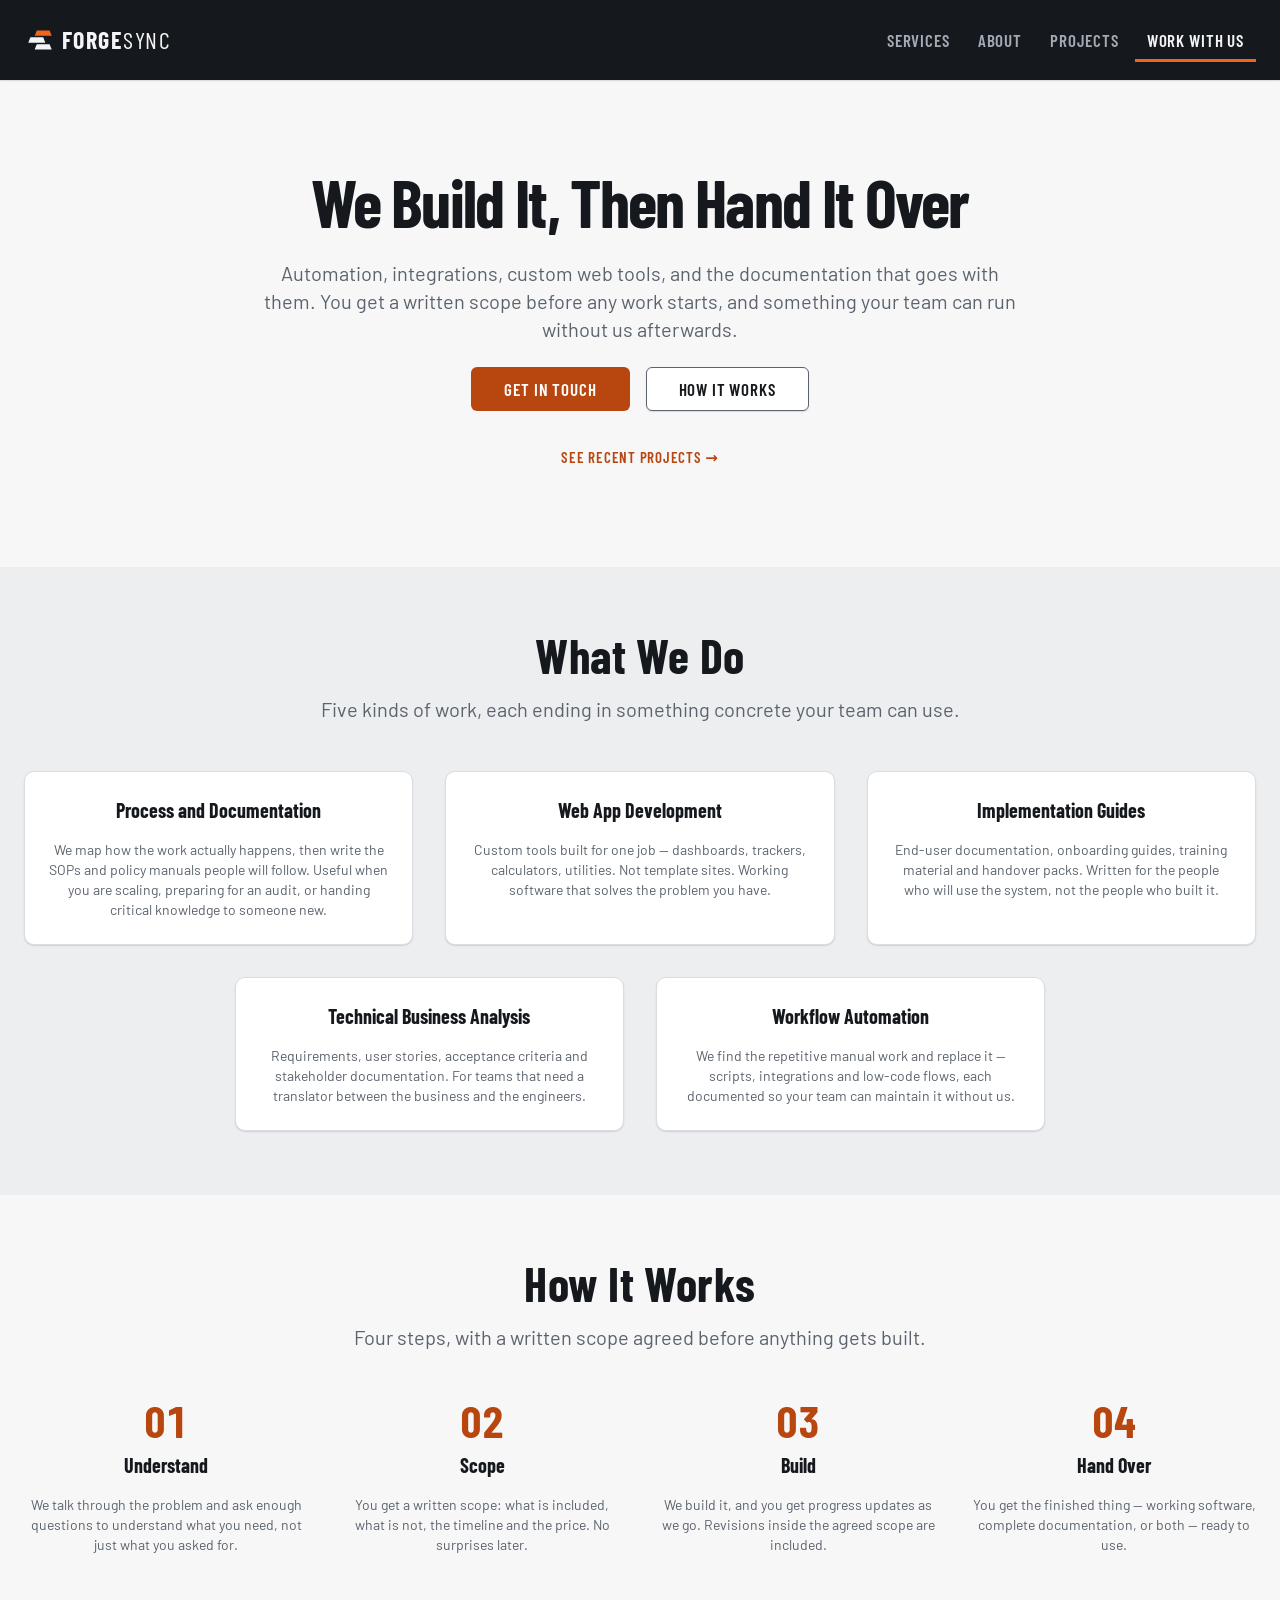
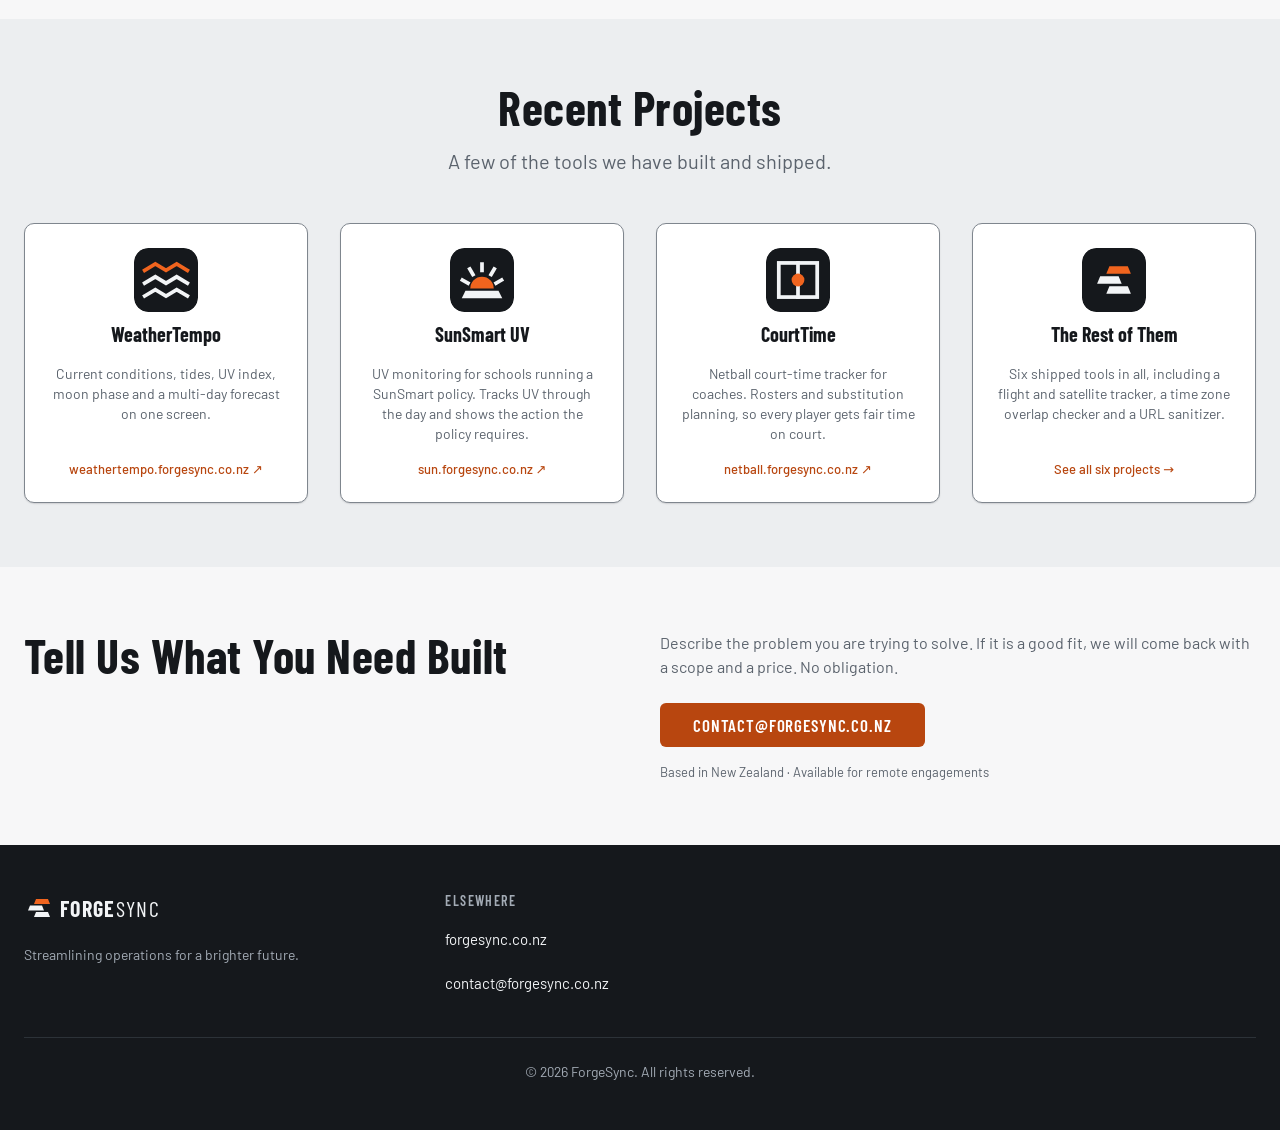
==== commit 75f18f5b: "Match the projects site layout to forgesync.co.nz The two sites now share one layout, measured again" ====
--- a/work-with-me.html
+++ b/work-with-me.html
@@ -7,8 +7,7 @@
   <meta name="description" content="ForgeSync builds automation, integrations and custom web tools, and writes the documentation that goes with them. Written scope before any work starts." />
 
   <link rel="icon" href="./brand/forgesync-icon.svg" type="image/svg+xml" />
-  <meta name="theme-color" content="#15181C" media="(prefers-color-scheme: light)" />
-  <meta name="theme-color" content="#22272D" media="(prefers-color-scheme: dark)" />
+  <meta name="theme-color" content="#15181C" />
 
   <link rel="preconnect" href="https://fonts.googleapis.com" />
   <link rel="preconnect" href="https://fonts.gstatic.com" crossorigin />
@@ -18,55 +17,19 @@
   <style>
     /* Page layout — work with us */
 
-    .hero-body { margin-bottom: var(--space-6); }
-
-    /* What we do */
-    .services-grid {
-      display: grid;
-      grid-template-columns: repeat(auto-fill, minmax(280px, 1fr));
-      gap: var(--space-4);
-    }
-    .service-card { display: flex; flex-direction: column; }
-    .service-card .fs-card-body { flex: 1; }
-    .service-card .fs-badge { align-self: flex-start; margin-top: var(--space-4); }
-
     /* How it works */
-    .process-steps {
-      display: grid;
-      grid-template-columns: repeat(auto-fit, minmax(220px, 1fr));
-      gap: var(--space-6) var(--space-10);
-      list-style: none;
-      margin: 0; padding: 0;
-    }
+    .process-steps { list-style: none; text-align: center; }
     .step-num {
       display: block;
       font-family: var(--font-display);
       font-size: 44px; line-height: 44px; font-weight: 700;
-      letter-spacing: 0.01em;
       color: var(--ember-text);
       margin-bottom: var(--space-2);
     }
-    .step h3 {
-      font-family: var(--font-display);
-      font-size: 26px; line-height: 30px; font-weight: 700;
-      letter-spacing: 0.01em;
-      text-transform: uppercase;
-      color: var(--ink);
-      margin: 0 0 var(--space-2);
-    }
-    .step p { font-size: 15px; line-height: 22px; color: var(--ink-muted); }
 
     /* Recent projects */
-    .proof-grid {
-      display: grid;
-      grid-template-columns: repeat(auto-fit, minmax(280px, 1fr));
-      gap: var(--space-4);
-    }
-    .proof-card {
-      display: flex; flex-direction: column;
-      text-decoration: none; color: inherit;
-    }
-    .proof-icon { display: block; margin-bottom: var(--space-4); border-radius: var(--radius-icon); }
+    .proof-card { display: flex; flex-direction: column; }
+    .proof-icon { display: block; margin: 0 auto var(--space-2); border-radius: var(--radius-icon); }
     .proof-card .fs-card-body { flex: 1; }
     .proof-link {
       margin-top: var(--space-4);
@@ -77,202 +40,206 @@
     .proof-card:hover .proof-link { text-decoration: underline; }
 
     /* Contact */
-    .contact {
-      padding: var(--space-10) var(--space-16) 0;
-      max-width: 1200px;
+    .contact-grid {
       display: grid;
       grid-template-columns: 1fr 1fr;
       gap: var(--space-10);
       align-items: start;
     }
-    .contact h2 {
+    .contact-grid h2 {
       font-family: var(--font-display);
-      font-size: clamp(2rem, 5vw, 2.75rem);
+      font-size: clamp(1.875rem, 1rem + 2.5vw, 3rem);
       line-height: 1;
       font-weight: 700;
       letter-spacing: 0.01em;
-      text-transform: uppercase;
       color: var(--ink);
-      margin: 0;
-    }
-    .contact h2 em { font-style: normal; color: var(--ember-text); }
-    .contact-right p { font-size: 16px; line-height: 24px; color: var(--ink-muted); }
-    .contact-right .fs-btn { margin: var(--space-6) 0 var(--space-4); }
-    .contact-right .response-note { font-size: 13px; line-height: 18px; color: var(--ink-muted); }
-
-    @media (max-width: 760px) {
-      .contact { padding: var(--space-6) var(--space-4) 0; grid-template-columns: 1fr; gap: var(--space-6); }
+    }
+    .contact-body p { color: var(--ink-muted); }
+    .contact-body .fs-btn { margin: var(--space-6) 0 var(--space-4); }
+    .contact-body .response-note { font-size: 13px; line-height: 18px; }
+
+    @media (max-width: 767px) {
+      .contact-grid { grid-template-columns: 1fr; gap: var(--space-6); }
     }
   </style>
 </head>
 <body>
 
-  <div id="top-sentinel" aria-hidden="true"></div>
-
   <header class="fs-header">
-    <a class="fs-header-home" href="https://forgesync.co.nz">
-      <span class="fs-logo fs-logo-on-dark">
-        <img class="fs-mark" src="./brand/forgesync-mark-on-dark.svg" width="28" height="28" alt="" />
-        <span class="fs-wordmark" style="font-size: 22px;"><span class="fs-forge">Forge</span><span class="fs-sync">Sync</span></span>
-      </span>
-    </a>
-    <nav aria-label="Main">
-      <ul class="fs-nav">
-        <li><a class="fs-nav-link" href="./index.html">Projects</a></li>
-        <li><a class="fs-nav-link" href="./work-with-me.html" aria-current="page">Work with us</a></li>
-      </ul>
-    </nav>
-    <div class="fs-header-end">
-      <a class="fs-btn fs-btn-sm fs-btn-primary" href="mailto:contact@forgesync.co.nz">Get in touch</a>
+    <div class="container fs-header-inner">
+      <a class="fs-header-home" href="https://forgesync.co.nz">
+        <span class="fs-logo fs-logo-on-dark">
+          <img class="fs-mark" src="./brand/forgesync-mark-on-dark.svg" width="32" height="32" alt="" />
+          <span class="fs-wordmark" style="font-size: 24px;"><span class="fs-forge">Forge</span><span class="fs-sync">Sync</span></span>
+        </span>
+      </a>
+      <nav aria-label="Main">
+        <ul class="fs-nav">
+          <li><a class="fs-nav-link" href="https://forgesync.co.nz/#services">Services</a></li>
+          <li><a class="fs-nav-link" href="https://forgesync.co.nz/#about">About</a></li>
+          <li><a class="fs-nav-link" href="./index.html">Projects</a></li>
+          <li><a class="fs-nav-link" href="./work-with-me.html" aria-current="page">Work with us</a></li>
+        </ul>
+      </nav>
     </div>
   </header>
 
   <main>
     <section class="hero">
-      <p class="fs-eyebrow">Work with us</p>
-      <h1>We build it,<br /><em>then hand it over</em></h1>
-      <p class="hero-body">
-        Automation, integrations, custom web tools, and the documentation that goes with them. You get a written scope before any work starts, and something your team can run without us afterwards.
-      </p>
-      <a class="fs-btn fs-btn-md fs-btn-primary" href="mailto:contact@forgesync.co.nz">Get in touch</a>
-    </section>
-
-    <section class="section" aria-labelledby="services-heading">
-      <h2 class="fs-eyebrow" id="services-heading">What we do</h2>
-      <div class="services-grid">
-
-        <div class="fs-card service-card">
-          <p class="fs-eyebrow" aria-hidden="true">01</p>
-          <h3 class="fs-card-title">Process and documentation</h3>
-          <p class="fs-card-body">We map how the work actually happens, then write the SOPs and policy manuals people will follow. Useful when you are scaling, preparing for an audit, or handing critical knowledge to someone new.</p>
-          <span class="fs-badge">Deliverable</span>
-        </div>
-
-        <div class="fs-card service-card">
-          <p class="fs-eyebrow" aria-hidden="true">02</p>
-          <h3 class="fs-card-title">Web app development</h3>
-          <p class="fs-card-body">Custom tools built for one job — dashboards, trackers, calculators, utilities. Not template sites. Working software that solves the problem you have.</p>
-          <span class="fs-badge">Deliverable</span>
-        </div>
-
-        <div class="fs-card service-card">
-          <p class="fs-eyebrow" aria-hidden="true">03</p>
-          <h3 class="fs-card-title">Implementation guides</h3>
-          <p class="fs-card-body">End-user documentation, onboarding guides, training material and handover packs. Written for the people who will use the system, not the people who built it.</p>
-          <span class="fs-badge">Deliverable</span>
-        </div>
-
-        <div class="fs-card service-card">
-          <p class="fs-eyebrow" aria-hidden="true">04</p>
-          <h3 class="fs-card-title">Technical business analysis</h3>
-          <p class="fs-card-body">Requirements, user stories, acceptance criteria and stakeholder documentation. For teams that need a translator between the business and the engineers.</p>
-          <span class="fs-badge">Deliverable</span>
-        </div>
-
-        <div class="fs-card service-card">
-          <p class="fs-eyebrow" aria-hidden="true">05</p>
-          <h3 class="fs-card-title">Workflow automation</h3>
-          <p class="fs-card-body">We find the repetitive manual work and replace it — scripts, integrations and low-code flows, each documented so your team can maintain it without us.</p>
-          <span class="fs-badge">Deliverable</span>
-        </div>
-
-      </div>
-    </section>
-
-    <section class="section" aria-labelledby="process-heading">
-      <h2 class="fs-eyebrow" id="process-heading">How it works</h2>
-      <ol class="process-steps" role="list">
-        <li class="step">
-          <span class="step-num" aria-hidden="true">01</span>
-          <h3>Understand</h3>
-          <p>We talk through the problem and ask enough questions to understand what you need, not just what you asked for.</p>
-        </li>
-        <li class="step">
-          <span class="step-num" aria-hidden="true">02</span>
-          <h3>Scope</h3>
-          <p>You get a written scope: what is included, what is not, the timeline and the price. No surprises later.</p>
-        </li>
-        <li class="step">
-          <span class="step-num" aria-hidden="true">03</span>
-          <h3>Build</h3>
-          <p>We build it, and you get progress updates as we go. Revisions inside the agreed scope are included.</p>
-        </li>
-        <li class="step">
-          <span class="step-num" aria-hidden="true">04</span>
-          <h3>Hand over</h3>
-          <p>You get the finished thing — working software, complete documentation, or both — ready to use.</p>
-        </li>
-      </ol>
-    </section>
-
-    <section class="section" aria-labelledby="proof-heading">
-      <h2 class="fs-eyebrow" id="proof-heading">Recent projects</h2>
-      <div class="proof-grid">
-
-        <a class="fs-card fs-card-interactive proof-card" href="https://weathertempo.forgesync.co.nz" target="_blank" rel="noopener noreferrer">
-          <img class="proof-icon" src="./brand/product-weathertempo.svg" width="56" height="56" alt="" />
-          <h3 class="fs-card-title">WeatherTempo</h3>
-          <p class="fs-card-body">Current conditions, tides, UV index, moon phase and a multi-day forecast on one screen.</p>
-          <span class="proof-link">weathertempo.forgesync.co.nz ↗</span>
-        </a>
-
-        <a class="fs-card fs-card-interactive proof-card" href="https://sun.forgesync.co.nz" target="_blank" rel="noopener noreferrer">
-          <img class="proof-icon" src="./brand/product-sunsmart.svg" width="56" height="56" alt="" />
-          <h3 class="fs-card-title">SunSmart UV</h3>
-          <p class="fs-card-body">UV monitoring for schools running a SunSmart policy. Tracks UV through the day and shows the action the policy requires.</p>
-          <span class="proof-link">sun.forgesync.co.nz ↗</span>
-        </a>
-
-        <a class="fs-card fs-card-interactive proof-card" href="https://netball.forgesync.co.nz" target="_blank" rel="noopener noreferrer">
-          <img class="proof-icon" src="./brand/product-courttime.svg" width="56" height="56" alt="" />
-          <h3 class="fs-card-title">CourtTime</h3>
-          <p class="fs-card-body">Netball court-time tracker for coaches. Rosters and substitution planning, so every player gets fair time on court.</p>
-          <span class="proof-link">netball.forgesync.co.nz ↗</span>
-        </a>
-
-        <a class="fs-card fs-card-interactive proof-card" href="./index.html">
-          <img class="proof-icon" src="./brand/forgesync-icon.svg" width="56" height="56" alt="" />
-          <h3 class="fs-card-title">The rest of them</h3>
-          <p class="fs-card-body">Six shipped tools in all, including a flight and satellite tracker, a time zone overlap checker and a URL sanitizer.</p>
-          <span class="proof-link">See all six projects →</span>
-        </a>
-
-      </div>
-    </section>
-
-    <section class="contact" aria-labelledby="contact-heading">
-      <div class="contact-left">
-        <h2 id="contact-heading">Tell us what<br /><em>you need built</em></h2>
-      </div>
-      <div class="contact-right">
-        <p>Describe the problem you are trying to solve. If it is a good fit, we will come back with a scope and a price. No obligation.</p>
-        <a class="fs-btn fs-btn-md fs-btn-primary" href="mailto:contact@forgesync.co.nz">contact@forgesync.co.nz</a>
-        <p class="response-note">Based in New Zealand · Available for remote engagements</p>
+      <div class="container">
+        <h1>We Build It, Then Hand It Over</h1>
+        <p class="hero-body">
+          Automation, integrations, custom web tools, and the documentation that goes with them. You get a written scope before any work starts, and something your team can run without us afterwards.
+        </p>
+        <div class="hero-actions">
+          <a class="fs-btn fs-btn-md fs-btn-primary" href="mailto:contact@forgesync.co.nz">Get in touch</a>
+          <a class="fs-btn fs-btn-md fs-btn-secondary" href="#process">How it works</a>
+        </div>
+        <p class="hero-more"><a class="fs-btn fs-btn-sm fs-btn-ghost" href="./index.html">See recent projects →</a></p>
+      </div>
+    </section>
+
+    <section class="section section-alt" id="services" aria-labelledby="services-heading">
+      <div class="container">
+        <div class="section-head">
+          <h2 id="services-heading">What We Do</h2>
+          <p>Five kinds of work, each ending in something concrete your team can use.</p>
+        </div>
+        <div class="card-grid card-grid-3">
+
+          <div class="fs-card">
+            <h3 class="fs-card-title">Process and Documentation</h3>
+            <p class="fs-card-body">We map how the work actually happens, then write the SOPs and policy manuals people will follow. Useful when you are scaling, preparing for an audit, or handing critical knowledge to someone new.</p>
+          </div>
+
+          <div class="fs-card">
+            <h3 class="fs-card-title">Web App Development</h3>
+            <p class="fs-card-body">Custom tools built for one job — dashboards, trackers, calculators, utilities. Not template sites. Working software that solves the problem you have.</p>
+          </div>
+
+          <div class="fs-card">
+            <h3 class="fs-card-title">Implementation Guides</h3>
+            <p class="fs-card-body">End-user documentation, onboarding guides, training material and handover packs. Written for the people who will use the system, not the people who built it.</p>
+          </div>
+
+          <div class="fs-card">
+            <h3 class="fs-card-title">Technical Business Analysis</h3>
+            <p class="fs-card-body">Requirements, user stories, acceptance criteria and stakeholder documentation. For teams that need a translator between the business and the engineers.</p>
+          </div>
+
+          <div class="fs-card">
+            <h3 class="fs-card-title">Workflow Automation</h3>
+            <p class="fs-card-body">We find the repetitive manual work and replace it — scripts, integrations and low-code flows, each documented so your team can maintain it without us.</p>
+          </div>
+
+        </div>
+      </div>
+    </section>
+
+    <section class="section" id="process" aria-labelledby="process-heading">
+      <div class="container">
+        <div class="section-head">
+          <h2 id="process-heading">How It Works</h2>
+          <p>Four steps, with a written scope agreed before anything gets built.</p>
+        </div>
+        <ol class="process-steps card-grid card-grid-4" role="list">
+          <li class="step">
+            <span class="step-num" aria-hidden="true">01</span>
+            <h3 class="fs-card-title">Understand</h3>
+            <p class="fs-card-body">We talk through the problem and ask enough questions to understand what you need, not just what you asked for.</p>
+          </li>
+          <li class="step">
+            <span class="step-num" aria-hidden="true">02</span>
+            <h3 class="fs-card-title">Scope</h3>
+            <p class="fs-card-body">You get a written scope: what is included, what is not, the timeline and the price. No surprises later.</p>
+          </li>
+          <li class="step">
+            <span class="step-num" aria-hidden="true">03</span>
+            <h3 class="fs-card-title">Build</h3>
+            <p class="fs-card-body">We build it, and you get progress updates as we go. Revisions inside the agreed scope are included.</p>
+          </li>
+          <li class="step">
+            <span class="step-num" aria-hidden="true">04</span>
+            <h3 class="fs-card-title">Hand Over</h3>
+            <p class="fs-card-body">You get the finished thing — working software, complete documentation, or both — ready to use.</p>
+          </li>
+        </ol>
+      </div>
+    </section>
+
+    <section class="section section-alt" id="recent" aria-labelledby="proof-heading">
+      <div class="container">
+        <div class="section-head">
+          <h2 id="proof-heading">Recent Projects</h2>
+          <p>A few of the tools we have built and shipped.</p>
+        </div>
+        <div class="card-grid card-grid-4">
+
+          <a class="fs-card fs-card-interactive proof-card" href="https://weathertempo.forgesync.co.nz" target="_blank" rel="noopener noreferrer">
+            <img class="proof-icon" src="./brand/product-weathertempo.svg" width="64" height="64" alt="" />
+            <h3 class="fs-card-title">WeatherTempo</h3>
+            <p class="fs-card-body">Current conditions, tides, UV index, moon phase and a multi-day forecast on one screen.</p>
+            <span class="proof-link">weathertempo.forgesync.co.nz ↗</span>
+          </a>
+
+          <a class="fs-card fs-card-interactive proof-card" href="https://sun.forgesync.co.nz" target="_blank" rel="noopener noreferrer">
+            <img class="proof-icon" src="./brand/product-sunsmart.svg" width="64" height="64" alt="" />
+            <h3 class="fs-card-title">SunSmart UV</h3>
+            <p class="fs-card-body">UV monitoring for schools running a SunSmart policy. Tracks UV through the day and shows the action the policy requires.</p>
+            <span class="proof-link">sun.forgesync.co.nz ↗</span>
+          </a>
+
+          <a class="fs-card fs-card-interactive proof-card" href="https://netball.forgesync.co.nz" target="_blank" rel="noopener noreferrer">
+            <img class="proof-icon" src="./brand/product-courttime.svg" width="64" height="64" alt="" />
+            <h3 class="fs-card-title">CourtTime</h3>
+            <p class="fs-card-body">Netball court-time tracker for coaches. Rosters and substitution planning, so every player gets fair time on court.</p>
+            <span class="proof-link">netball.forgesync.co.nz ↗</span>
+          </a>
+
+          <a class="fs-card fs-card-interactive proof-card" href="./index.html">
+            <img class="proof-icon" src="./brand/forgesync-icon.svg" width="64" height="64" alt="" />
+            <h3 class="fs-card-title">The Rest of Them</h3>
+            <p class="fs-card-body">Six shipped tools in all, including a flight and satellite tracker, a time zone overlap checker and a URL sanitizer.</p>
+            <span class="proof-link">See all six projects →</span>
+          </a>
+
+        </div>
+      </div>
+    </section>
+
+    <section class="section" aria-labelledby="contact-heading">
+      <div class="container contact-grid">
+        <h2 id="contact-heading">Tell Us What You Need Built</h2>
+        <div class="contact-body">
+          <p>Describe the problem you are trying to solve. If it is a good fit, we will come back with a scope and a price. No obligation.</p>
+          <a class="fs-btn fs-btn-md fs-btn-primary" href="mailto:contact@forgesync.co.nz">contact@forgesync.co.nz</a>
+          <p class="response-note">Based in New Zealand · Available for remote engagements</p>
+        </div>
       </div>
     </section>
   </main>
 
   <footer class="site-footer">
-    <span class="fs-logo fs-logo-on-dark">
-      <span class="fs-wordmark" style="font-size: 20px;"><span class="fs-forge">Forge</span><span class="fs-sync">Sync</span></span>
-    </span>
-    <div class="footer-links">
-      <a href="./index.html">Projects</a>
-      <a href="https://forgesync.co.nz">forgesync.co.nz ↗</a>
+    <div class="container">
+      <div class="footer-grid">
+        <div>
+          <span class="fs-logo fs-logo-on-dark">
+            <img class="fs-mark" src="./brand/forgesync-mark-on-dark.svg" width="30" height="30" alt="" />
+            <span class="fs-wordmark" style="font-size: 22px;"><span class="fs-forge">Forge</span><span class="fs-sync">Sync</span></span>
+          </span>
+          <p class="footer-tagline">Streamlining operations for a brighter future.</p>
+        </div>
+        <nav aria-labelledby="footer-elsewhere">
+          <p class="fs-eyebrow footer-heading" id="footer-elsewhere">Elsewhere</p>
+          <div class="footer-links">
+            <a href="https://forgesync.co.nz">forgesync.co.nz</a>
+            <a href="mailto:contact@forgesync.co.nz">contact@forgesync.co.nz</a>
+          </div>
+        </nav>
+      </div>
+      <p class="footer-legal">© 2026 ForgeSync. All rights reserved.</p>
     </div>
   </footer>
 
-  <script>
-    // shadow-md on the sticky header once scrolled, per the elevation rules.
-    (function () {
-      var sentinel = document.getElementById('top-sentinel');
-      var header = document.querySelector('.fs-header');
-      if (!sentinel || !header || !('IntersectionObserver' in window)) return;
-      new IntersectionObserver(function (entries) {
-        header.classList.toggle('is-scrolled', !entries[0].isIntersecting);
-      }).observe(sentinel);
-    })();
-  </script>
-
 </body>
 </html>
--- a/brand/forgesync.css
+++ b/brand/forgesync.css
@@ -1,59 +1,61 @@
 /* ==========================================================================
-   ForgeSync design system
+   ForgeSync design system — projects.forgesync.co.nz
    Tokens from project/tokens.json (v1); components are the subset of
    project/components/bundle.css this site uses, with the `fs-` class names
    kept so the React bundle can be swapped in later.
 
+   Layout matches forgesync.co.nz: a centred 1400px container, a centred hero,
+   centred section headings on alternating grounds, and the same header and
+   footer. Light theme only, like the main site, so the two never disagree.
+
    Load the typefaces alongside this file:
    <link href="https://fonts.googleapis.com/css2?family=Barlow+Condensed:wght@400;600;700&family=Barlow:wght@400;500;600&display=swap" rel="stylesheet" />
 
-   Three things here are site-level additions rather than system tokens; each
-   is commented where it appears:
-     --line-strong         a card edge that clears 3:1 (the system's `line` is
-                           documented as decorative, never a control boundary)
+   Site-level additions rather than system tokens, each commented in place:
+     --line-strong         a card edge that clears 3:1 for cards that are links
      --shadow-focus-panel  a focus ring whose gap matches a `panel` ground
      the current-page bar  drawn with ::after, not box-shadow
    ========================================================================== */
 
 :root {
-  color-scheme: light dark;
-
-  /* Colour — Light theme */
+  color-scheme: light;
+
+  /* Colour */
   --surface:        #F7F7F8;  /* page ground (Snow) */
-  --surface-raised: #FFFFFF;  /* cards, panels and inputs on surface */
-  --surface-sunken: #ECEEF0;  /* Mist: wells, quiet panels */
+  --surface-raised: #FFFFFF;  /* cards and panels on surface */
+  --surface-sunken: #ECEEF0;  /* Mist: alternate section bands */
   --panel:          #15181C;  /* dark bands: site header, footer */
   --ink:            #15181C;  /* primary text */
   --ink-muted:      #5B636D;  /* Slate: secondary text, captions, labels */
   --line:           #DADDE1;  /* hairline dividers — decorative only */
   --ember-text:     #B8460F;  /* links, primary buttons, accent text */
   --on-accent:      #FFFFFF;  /* text on an ember-text fill */
-  --danger:         #B3261E;
-
-  /* The system's `line` is explicitly "decorative only, never the sole
-     boundary of a control". The project cards are links, so their edge IS a
-     control boundary and needs 3:1 (WCAG 1.4.11); `line` measures 1.2:1 here.
-     Used only on interactive cards, so quiet dividers keep the house hairline. */
-  --line-strong:    #868D95;  /* 3.14:1 on surface */
-
-  /* Colour — the same in every theme */
-  --steel:          #15181C;  /* the icon tile behind the mark */
-  --snow:           #F2F4F6;  /* the mark's lower bars on steel or panel */
+  --steel:          #15181C;
+  --snow:           #F2F4F6;
   --ember:          #F0641E;  /* the top ingot; accents on dark grounds */
-  --spark:          #FFB238;  /* one hot highlight per view */
   --on-panel:       #F2F4F6;
   --on-panel-muted: #A3ABB5;
+  --line-on-panel:  #2C3238;  /* divider inside the footer */
+
+  /* The system's `line` is "decorative only, never the sole boundary of a
+     control". Cards that are links need an edge that clears 3:1 (WCAG 1.4.11);
+     `line` measures 1.2:1. Informational cards keep the house hairline.
+     Calibrated against the darker of the two grounds cards sit on. */
+  --line-strong:    #7F868E;  /* 3.17:1 on surface-sunken, 3.44:1 on surface */
 
   /* Type */
   --font-display: "Barlow Condensed", "Arial Narrow", system-ui, sans-serif;
   --font-sans:    "Barlow", system-ui, sans-serif;
 
-  /* Spacing */
+  /* Spacing. 8 and 12 are not system tokens: they are the grid gap and
+     section rhythm forgesync.co.nz uses, kept here so the sites line up. */
   --space-1:  4px;
   --space-2:  8px;
   --space-4:  16px;
   --space-6:  24px;
+  --space-8:  32px;
   --space-10: 40px;
+  --space-12: 48px;
   --space-16: 64px;
 
   /* Radius — near-square, like cut stock */
@@ -62,42 +64,17 @@
   --radius-lg:   10px;
   --radius-icon: 22%;
 
-  /* Elevation — Light. Crisp and low, tinted steel rather than black. */
+  /* Elevation — crisp and low, tinted steel rather than black */
   --shadow-sm:    0 1px 2px rgba(21,24,28,0.08), 0 1px 1px rgba(21,24,28,0.06);
   --shadow-md:    0 4px 10px -2px rgba(21,24,28,0.12), 0 2px 4px -2px rgba(21,24,28,0.08);
-  --shadow-lg:    0 12px 24px -6px rgba(21,24,28,0.18), 0 4px 8px -4px rgba(21,24,28,0.10);
   --shadow-inset: inset 0 1px 2px rgba(21,24,28,0.08);
   --shadow-focus: 0 0 0 2px #F7F7F8, 0 0 0 4px #B8460F;
 
-  /* The shadow-focus token bakes in the `surface` ground, so a control on a
-     `panel` ground needs its own: a 2px gap in the panel colour, then the
-     ember ring. Ember rather than ember-text, which is the light-ground accent. */
+  /* shadow-focus bakes in the `surface` ground, so a control on the `panel`
+     band needs its own: a 2px gap in the panel colour, then the ember ring. */
   --shadow-focus-panel: 0 0 0 2px var(--panel), 0 0 0 4px var(--ember);
 }
 
-@media (prefers-color-scheme: dark) {
-  :root {
-    --surface:        #0F1215;
-    --surface-raised: #1B1F24;
-    --surface-sunken: #0A0C0E;
-    --panel:          #22272D;  /* lifts so the band stays visible */
-    --ink:            #F2F4F6;
-    --ink-muted:      #A3ABB5;
-    --line:           #2C3238;
-    --line-strong:    #5C646C;  /* 3.13:1 on surface */
-    --ember-text:     #F0641E;
-    --on-accent:      #15181C;
-    --danger:         #F2867D;
-
-    /* In dark mode elevation comes mainly from surface-raised. */
-    --shadow-sm:    0 1px 2px rgba(0,0,0,0.40);
-    --shadow-md:    0 4px 12px -2px rgba(0,0,0,0.50);
-    --shadow-lg:    0 12px 28px -6px rgba(0,0,0,0.60), 0 0 0 1px rgba(242,244,246,0.06);
-    --shadow-inset: inset 0 1px 2px rgba(0,0,0,0.45);
-    --shadow-focus: 0 0 0 2px #0F1215, 0 0 0 4px #F0641E;
-  }
-}
-
 /* ==========================================================================
    Base
    ========================================================================== */
@@ -107,7 +84,6 @@
 html { scroll-behavior: smooth; }
 
 body {
-  margin: 0;
   font-family: var(--font-sans);
   font-variant-numeric: tabular-nums;
   background: var(--surface);
@@ -117,12 +93,20 @@
   min-height: 100vh;
 }
 
+/* The centred column every band sits in, matching forgesync.co.nz. */
+.container {
+  width: 100%;
+  max-width: 1400px;
+  margin-inline: auto;
+  padding-inline: var(--space-6);
+}
+
 /* ==========================================================================
    Mark and logo
    ========================================================================== */
 
 .fs-mark { display: block; flex-shrink: 0; }
-.fs-logo { display: inline-flex; align-items: center; gap: 0.26em; line-height: 1; color: var(--ink); }
+.fs-logo { display: inline-flex; align-items: center; gap: 6px; line-height: 1; color: var(--ink); }
 .fs-logo-on-dark { color: var(--on-panel); }
 /* FORGE 700 and SYNC 400 in ONE colour: the weight change does the splitting,
    and ember stays in the mark. No space between the two words. */
@@ -153,8 +137,8 @@
   cursor: pointer; text-decoration: none;
   transition: box-shadow 120ms ease, background-color 120ms ease, filter 120ms ease;
 }
-.fs-btn-md { height: 44px; padding: 0 var(--space-6); font-size: 17px; }
-.fs-btn-sm { height: 36px; padding: 0 var(--space-4); font-size: 15px; border-radius: var(--radius-sm); }
+.fs-btn-md { height: 44px; padding: 0 var(--space-8); font-size: 17px; }
+.fs-btn-sm { height: 44px; padding: 0 var(--space-2); font-size: 15px; border-radius: var(--radius-sm); }
 .fs-btn-primary { background: var(--ember-text); color: var(--on-accent); }
 .fs-btn-primary:hover { filter: brightness(1.08); box-shadow: var(--shadow-sm); }
 .fs-btn-secondary { background: var(--surface-raised); color: var(--ink); border-color: var(--ink-muted); box-shadow: var(--shadow-sm); }
@@ -164,24 +148,6 @@
 .fs-btn:active { box-shadow: var(--shadow-inset); filter: none; }
 
 /* ==========================================================================
-   Badge
-   ========================================================================== */
-
-.fs-badge {
-  display: inline-flex; align-items: center; gap: 6px;
-  height: 24px; padding: 0 8px;
-  border-radius: var(--radius-sm);
-  font-family: var(--font-display);
-  font-size: 14px; font-weight: 600;
-  letter-spacing: 0.06em; text-transform: uppercase;
-  border: 1px solid var(--line);
-  background: var(--surface-raised);
-  color: var(--ink-muted);
-  white-space: nowrap;
-}
-.fs-badge-ember { border-color: var(--ember-text); color: var(--ember-text); }
-
-/* ==========================================================================
    Card
    ========================================================================== */
 
@@ -191,30 +157,40 @@
   border-radius: var(--radius-lg);
   padding: var(--space-6);
   box-shadow: var(--shadow-sm);
+  text-align: center;
   transition: box-shadow 160ms ease;
 }
 /* An interactive card is a control, so its edge carries the 3:1 boundary the
    decorative hairline cannot. */
-.fs-card-interactive { border-color: var(--line-strong); }
+.fs-card-interactive { border-color: var(--line-strong); text-decoration: none; color: inherit; }
 .fs-card-interactive:hover { box-shadow: var(--shadow-md); }
+.fs-card-title {
+  font-family: var(--font-display);
+  font-size: 20px; line-height: 28px; font-weight: 700;
+  color: var(--ink);
+}
+.fs-card-body {
+  margin-top: var(--space-4);
+  font-size: 14px; line-height: 20px;
+  color: var(--ink-muted);
+}
 .fs-eyebrow {
-  margin: 0 0 var(--space-2);
   font-family: var(--font-display);
   font-size: 14px; line-height: 16px; font-weight: 600;
   letter-spacing: 0.1em; text-transform: uppercase;
   color: var(--ink-muted);
 }
-.fs-card-title {
-  margin: 0;
-  font-family: var(--font-display);
-  font-size: 26px; line-height: 30px; font-weight: 700;
-  letter-spacing: 0.01em;
-  color: var(--ink);
-}
-.fs-card-body {
-  margin-top: var(--space-2);
-  font-size: 15px; line-height: 22px;
-  color: var(--ink-muted);
+
+/* A centred, wrapping grid: a short last row sits in the middle, as every
+   row does on forgesync.co.nz, instead of hugging the left edge. */
+.card-grid { display: flex; flex-wrap: wrap; justify-content: center; gap: var(--space-8); }
+.card-grid > * { flex: 0 0 100%; min-width: 0; }
+@media (min-width: 640px) {
+  .card-grid > * { flex-basis: calc((100% - var(--space-8)) / 2); }
+}
+@media (min-width: 1024px) {
+  .card-grid-3 > * { flex-basis: calc((100% - 2 * var(--space-8)) / 3); }
+  .card-grid-4 > * { flex-basis: calc((100% - 3 * var(--space-8)) / 4); }
 }
 
 /* ==========================================================================
@@ -222,15 +198,16 @@
    ========================================================================== */
 
 .fs-header {
-  display: flex; flex-wrap: wrap; align-items: center;
-  gap: var(--space-4) var(--space-6);
-  padding: 12px var(--space-16);
+  position: sticky; top: 0; z-index: 100;
   background: var(--panel);
   color: var(--on-panel);
-  position: sticky; top: 0; z-index: 100;
-  transition: box-shadow 160ms ease;
-}
-.fs-header.is-scrolled { box-shadow: var(--shadow-md); }
+  box-shadow: var(--shadow-sm);
+}
+.fs-header-inner {
+  display: flex; flex-wrap: wrap; align-items: center;
+  column-gap: var(--space-6);
+  min-height: 80px;
+}
 .fs-header-home {
   display: inline-flex;
   border-radius: var(--radius-sm);
@@ -239,7 +216,7 @@
   padding: 4px; margin: -4px;
 }
 .fs-header nav { margin-left: auto; }
-.fs-nav { display: flex; flex-wrap: wrap; gap: var(--space-1); list-style: none; margin: 0; padding: 0; }
+.fs-nav { display: flex; flex-wrap: wrap; gap: var(--space-1); list-style: none; }
 .fs-nav-link {
   display: inline-flex; align-items: center;
   position: relative;
@@ -262,35 +239,95 @@
   height: 3px;
   background: var(--ember);
 }
-.fs-header-end { display: flex; gap: var(--space-2); }
-
-/* On-panel adaptation. `ember-text` is the accent for light grounds; on a panel
-   ground the accent is `ember`, with `steel` carrying the text. */
-.fs-header .fs-btn-primary { background: var(--ember); color: var(--steel); }
+
+/* ==========================================================================
+   Page bands: hero and sections
+   ========================================================================== */
+
+.hero { padding-block: 88px; text-align: center; }
+.hero h1 {
+  font-family: var(--font-display);
+  font-size: clamp(2.25rem, 1rem + 4vw, 4.5rem);
+  line-height: 1;
+  font-weight: 700;
+  letter-spacing: -0.025em;
+  color: var(--ink);
+}
+.hero-body {
+  max-width: 768px;
+  margin: var(--space-6) auto 0;
+  font-size: 20px; line-height: 28px;
+  color: var(--ink-muted);
+}
+.hero-actions {
+  display: flex; flex-wrap: wrap; justify-content: center;
+  gap: var(--space-4);
+  margin-top: var(--space-6);
+}
+.hero-more { margin-top: var(--space-6); }
+
+.hero h1, .hero-body, .hero-actions, .hero-more { animation: fadeUp 0.6s ease both; }
+.hero-body    { animation-delay: 0.08s; }
+.hero-actions { animation-delay: 0.16s; }
+.hero-more    { animation-delay: 0.24s; }
+
+.section { padding-block: var(--space-16); }
+.section-alt { background: var(--surface-sunken); }
+.section-head {
+  max-width: 768px;
+  margin: 0 auto var(--space-12);
+  text-align: center;
+}
+.section-head h2 {
+  font-family: var(--font-display);
+  font-size: clamp(1.875rem, 1rem + 2.5vw, 3rem);
+  line-height: 1;
+  font-weight: 700;
+  letter-spacing: 0.01em;
+  color: var(--ink);
+}
+.section-head p {
+  margin-top: var(--space-4);
+  font-size: 20px; line-height: 28px;
+  color: var(--ink-muted);
+}
 
 /* ==========================================================================
    Site footer
    ========================================================================== */
 
-.site-footer {
-  margin-top: var(--space-10);
-  padding: var(--space-6) var(--space-16);
-  background: var(--panel);
+.site-footer { background: var(--panel); color: var(--on-panel); }
+.site-footer .container { padding-block: var(--space-12); }
+.footer-grid {
+  display: grid;
+  grid-template-columns: repeat(3, 1fr);
+  gap: var(--space-8);
+}
+.footer-tagline {
+  margin-top: var(--space-4);
+  max-width: 320px;
+  font-size: 14px; line-height: 20px;
+  color: var(--on-panel-muted);
+}
+.footer-heading { color: var(--on-panel-muted); margin-bottom: var(--space-2); }
+.footer-links { display: flex; flex-direction: column; align-items: flex-start; }
+.footer-links a {
+  display: inline-flex; align-items: center;
+  min-height: 44px;
+  border-radius: var(--radius-sm);
+  font-size: 15px;
   color: var(--on-panel);
-  display: flex; flex-wrap: wrap; align-items: center;
-  justify-content: space-between; gap: var(--space-4);
-}
-.footer-links { display: flex; flex-wrap: wrap; gap: var(--space-2); }
-.site-footer a {
-  display: inline-flex; align-items: center;
-  min-height: 44px; padding: 0 12px;
-  border-radius: var(--radius-sm);
-  color: var(--on-panel-muted); text-decoration: none;
-  font-family: var(--font-display);
-  font-size: 17px; font-weight: 600;
-  letter-spacing: 0.05em; text-transform: uppercase;
-}
-.site-footer a:hover { color: var(--on-panel); }
+  text-decoration: none;
+}
+.footer-links a:hover { text-decoration: underline; }
+.footer-legal {
+  margin-top: var(--space-8);
+  padding-top: var(--space-6);
+  border-top: 1px solid var(--line-on-panel);
+  text-align: center;
+  font-size: 14px; line-height: 20px;
+  color: var(--on-panel-muted);
+}
 
 /* ==========================================================================
    Focus — on every control, never removed, never colour alone
@@ -307,7 +344,6 @@
      a focus indicator has to be there the instant focus lands. */
   transition: none;
 }
-.fs-header .fs-btn:focus-visible,
 .fs-header .fs-nav-link:focus-visible,
 .fs-header .fs-header-home:focus-visible,
 .site-footer a:focus-visible {
@@ -316,9 +352,6 @@
   transition: none;
 }
 
-/* Sticky-header scroll sentinel */
-#top-sentinel { position: absolute; top: 0; left: 0; width: 1px; height: 1px; }
-
 /* ==========================================================================
    Motion
    ========================================================================== */
@@ -334,45 +367,25 @@
 }
 
 /* ==========================================================================
-   Shared page layout
-   Both pages use these, so they live here rather than being copied into each
-   page's <style> block, where they would drift apart.
-   ========================================================================== */
-
-.hero { padding: var(--space-10) var(--space-16) var(--space-6); max-width: 900px; }
-.hero h1 {
-  font-family: var(--font-display);
-  font-size: clamp(2.75rem, 7vw, 4rem);
-  line-height: 0.95;
-  font-weight: 700;
-  letter-spacing: 0.01em;
-  text-transform: uppercase;
-  color: var(--ink);
-  margin: 0 0 var(--space-6);
-}
-/* Barlow Condensed carries emphasis by colour, not slant. */
-.hero h1 em { font-style: normal; color: var(--ember-text); }
-.hero-body { font-size: 16px; line-height: 24px; color: var(--ink-muted); max-width: 580px; }
-
-.hero .fs-eyebrow { animation: fadeUp 0.5s ease both; }
-.hero h1          { animation: fadeUp 0.6s ease 0.08s both; }
-.hero-body        { animation: fadeUp 0.6s ease 0.16s both; }
-.hero .fs-btn     { animation: fadeUp 0.6s ease 0.24s both; }
-
-.section { padding: var(--space-10) var(--space-16) 0; max-width: 1200px; }
-
-/* ==========================================================================
-   Page margins
-   ========================================================================== */
-
-@media (max-width: 760px) {
-  /* The header needs up to three rows at phone widths; sticking it there
-     would hold a fifth of the viewport permanently, so it scrolls away. */
-  .fs-header      { padding: 12px var(--space-4); row-gap: var(--space-2); position: static; }
-  .fs-header-home { flex: 1 1 100%; }
-  .fs-header nav  { margin-left: 0; }
-  .fs-header-end  { margin-left: auto; }
-  .site-footer    { padding: var(--space-4); }
-  .hero           { padding: var(--space-6) var(--space-4) var(--space-4); }
-  .section        { padding: var(--space-6) var(--space-4) 0; }
-}
+   Phones — matches forgesync.co.nz below 768px
+   ========================================================================== */
+
+@media (max-width: 767px) {
+  .container { padding-inline: var(--space-4); }
+
+  /* Logo on its own row, the nav beneath it, still sticky: two rows of about
+     94px, the same as the main site. The nav's negative margin lines the link
+     text up with the container edge rather than the links' padding. */
+  .fs-header-inner { min-height: 0; padding-block: 10px 6px; row-gap: 2px; }
+  .fs-header-home  { flex: 1 1 100%; }
+  .fs-header nav   { margin-left: -12px; }
+  /* Tighter link padding, as the main site uses here, keeps all four links on
+     one row at 375px; at 12px the last one wraps to a third row. */
+  .fs-nav-link     { padding: 0 8px; }
+
+  .hero { padding-block: var(--space-16); }
+  .hero h1 { line-height: 1.1; }
+  .hero-body, .section-head p { font-size: 18px; }
+
+  .footer-grid { grid-template-columns: 1fr; }
+}
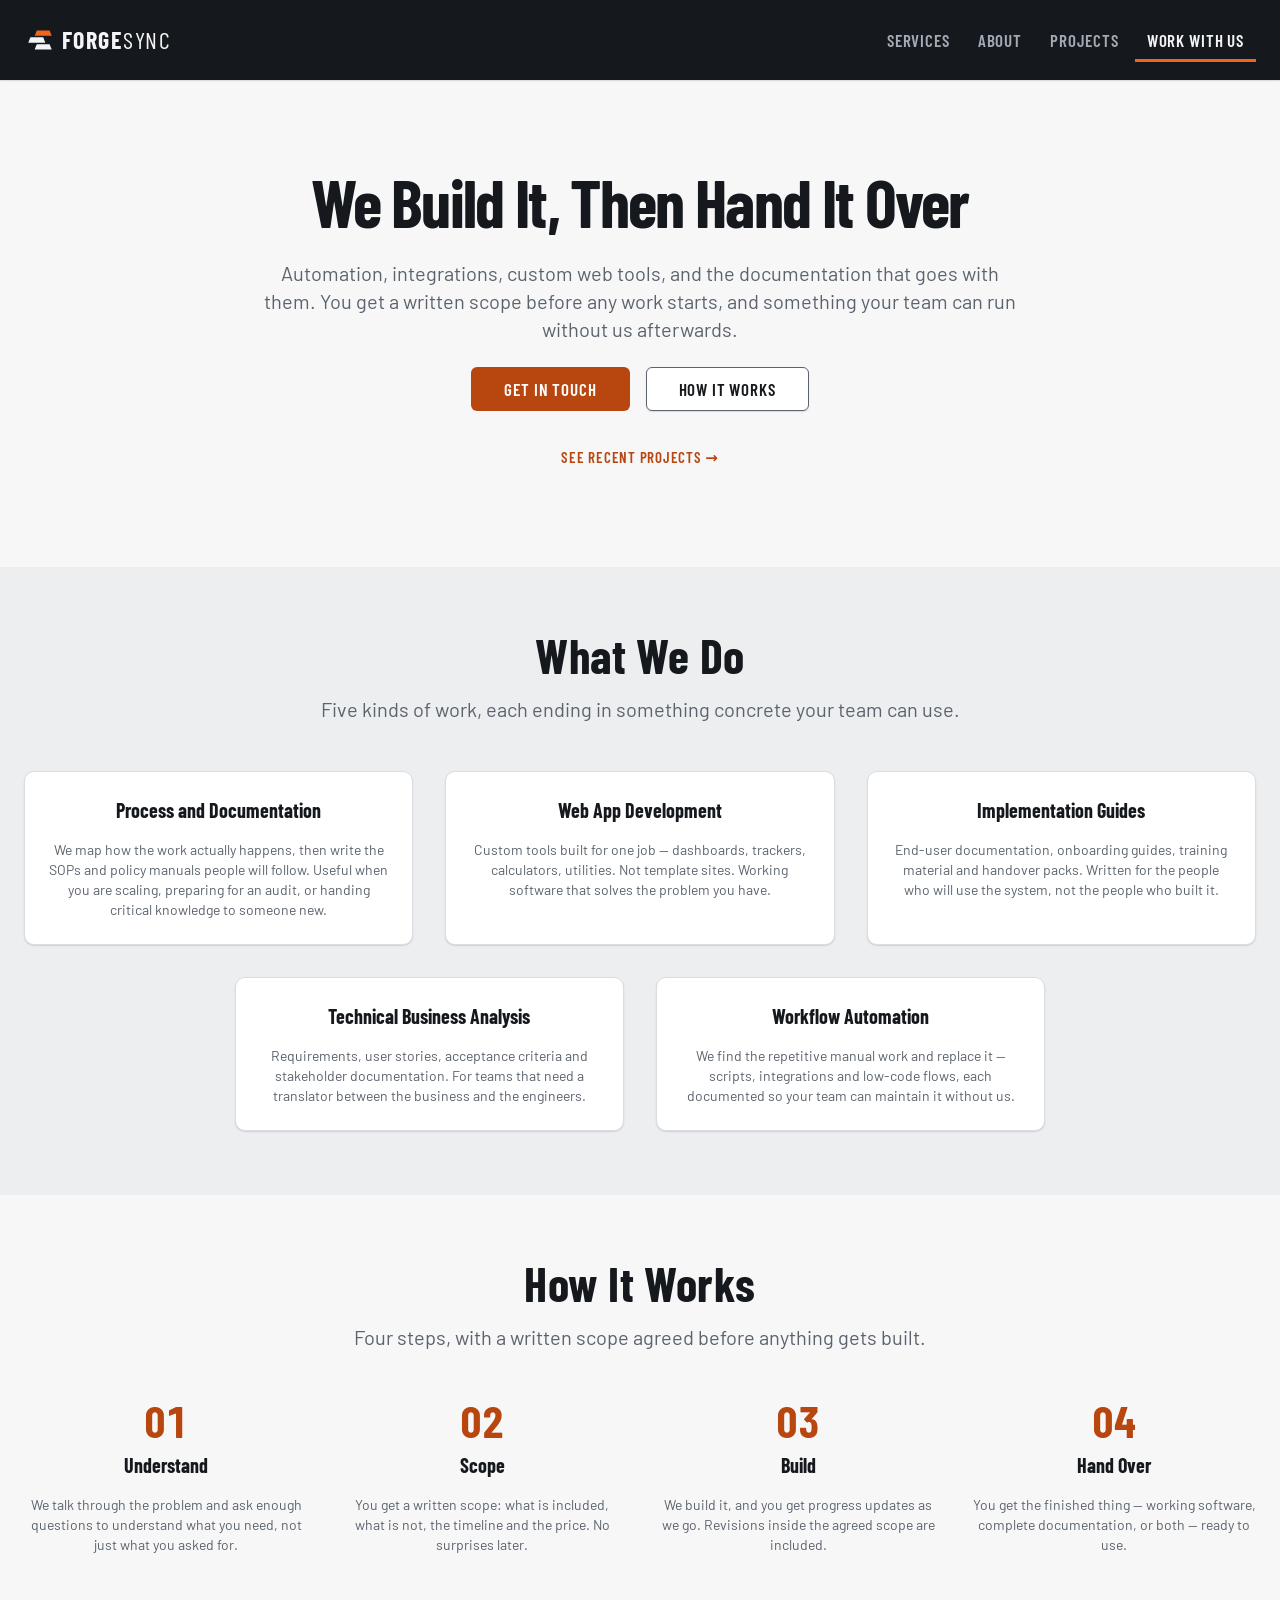
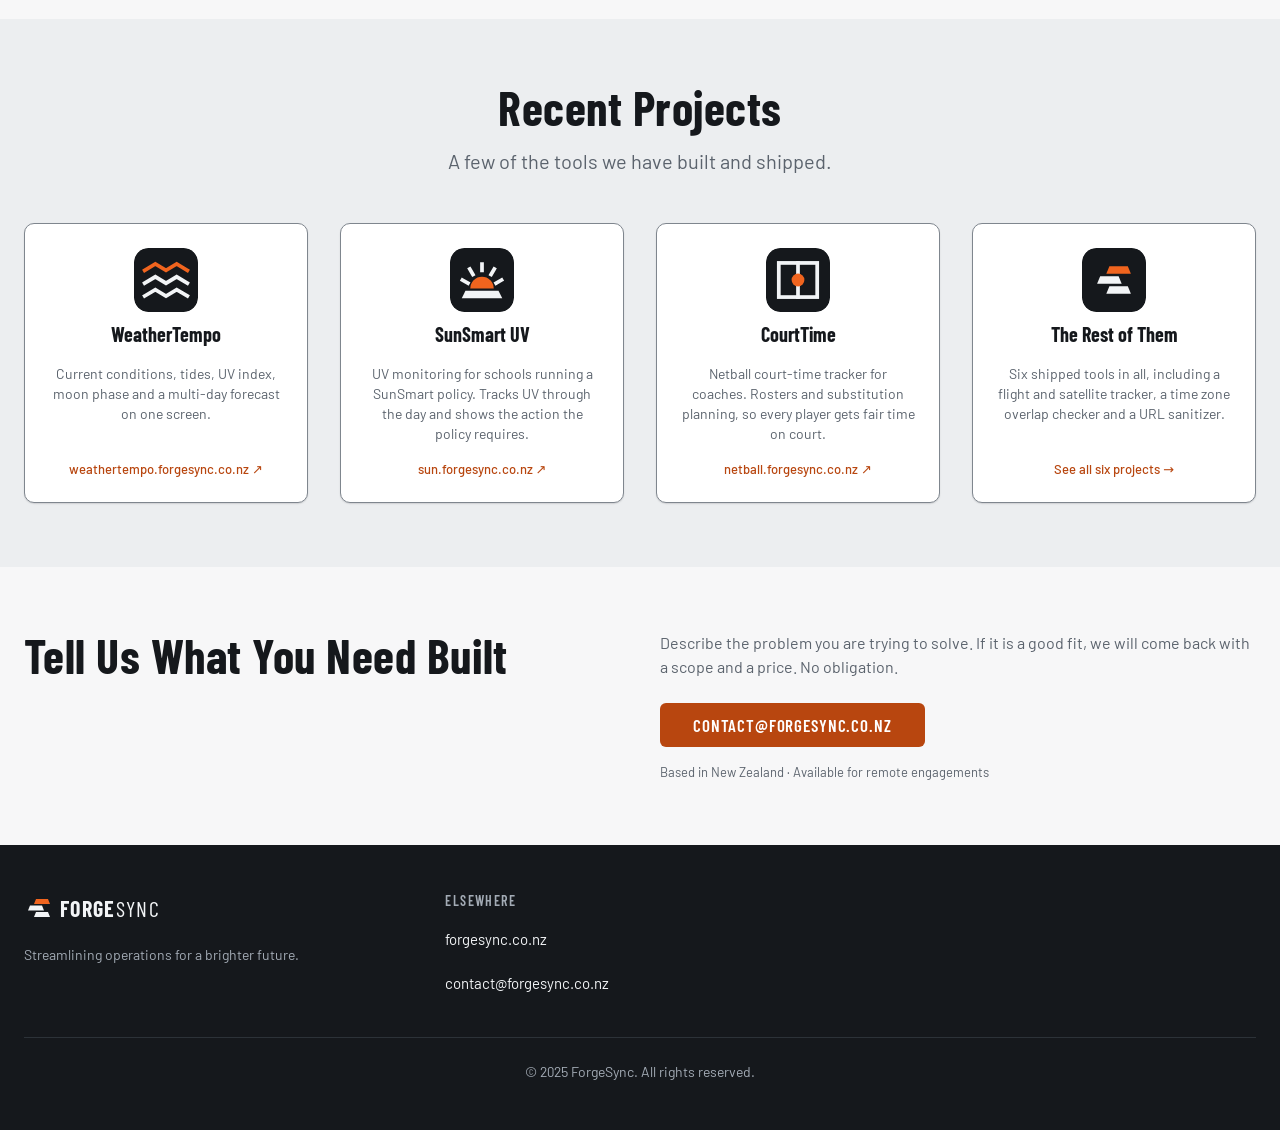
==== commit 5687421d: "Set the footer copyright year to 2025 Matches the footer on forgesync.co.nz.  Co-Authored-By: Claude" ====
--- a/work-with-me.html
+++ b/work-with-me.html
@@ -237,7 +237,7 @@
           </div>
         </nav>
       </div>
-      <p class="footer-legal">© 2026 ForgeSync. All rights reserved.</p>
+      <p class="footer-legal">© 2025 ForgeSync. All rights reserved.</p>
     </div>
   </footer>
 
